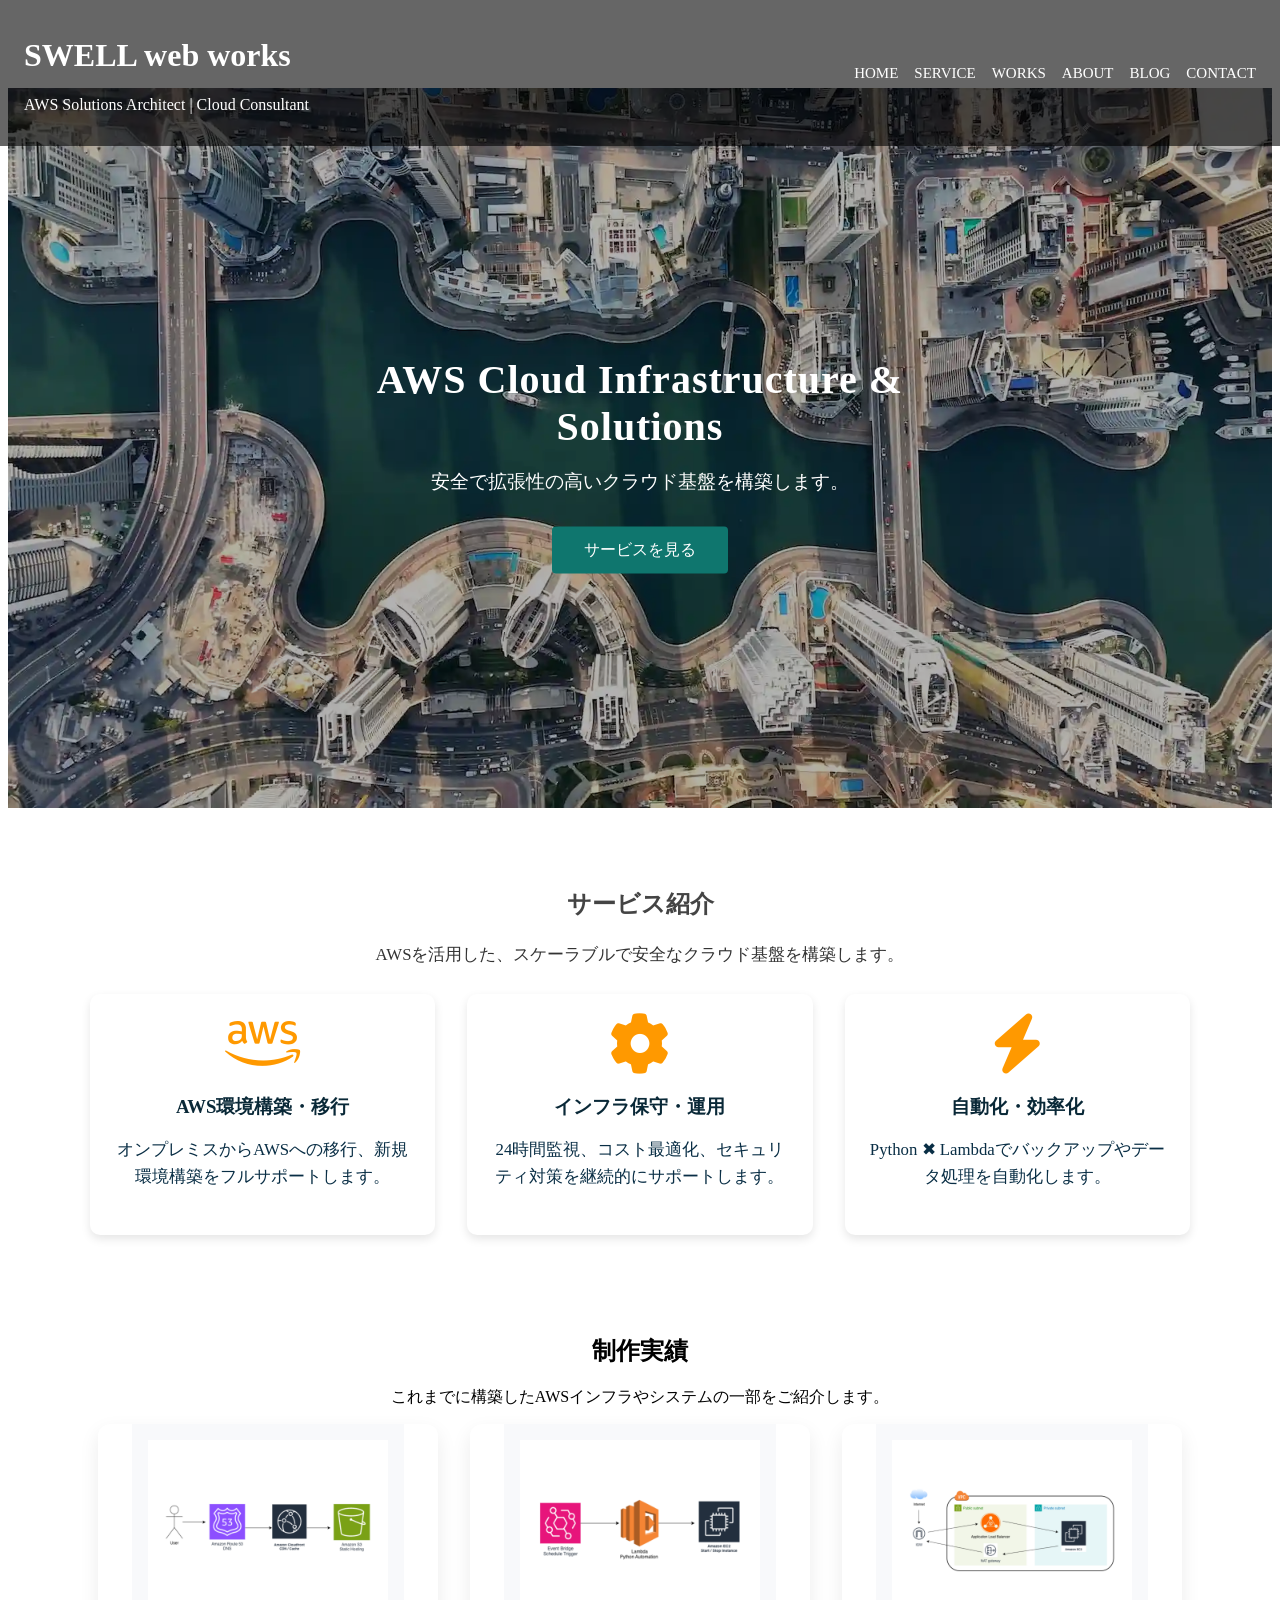
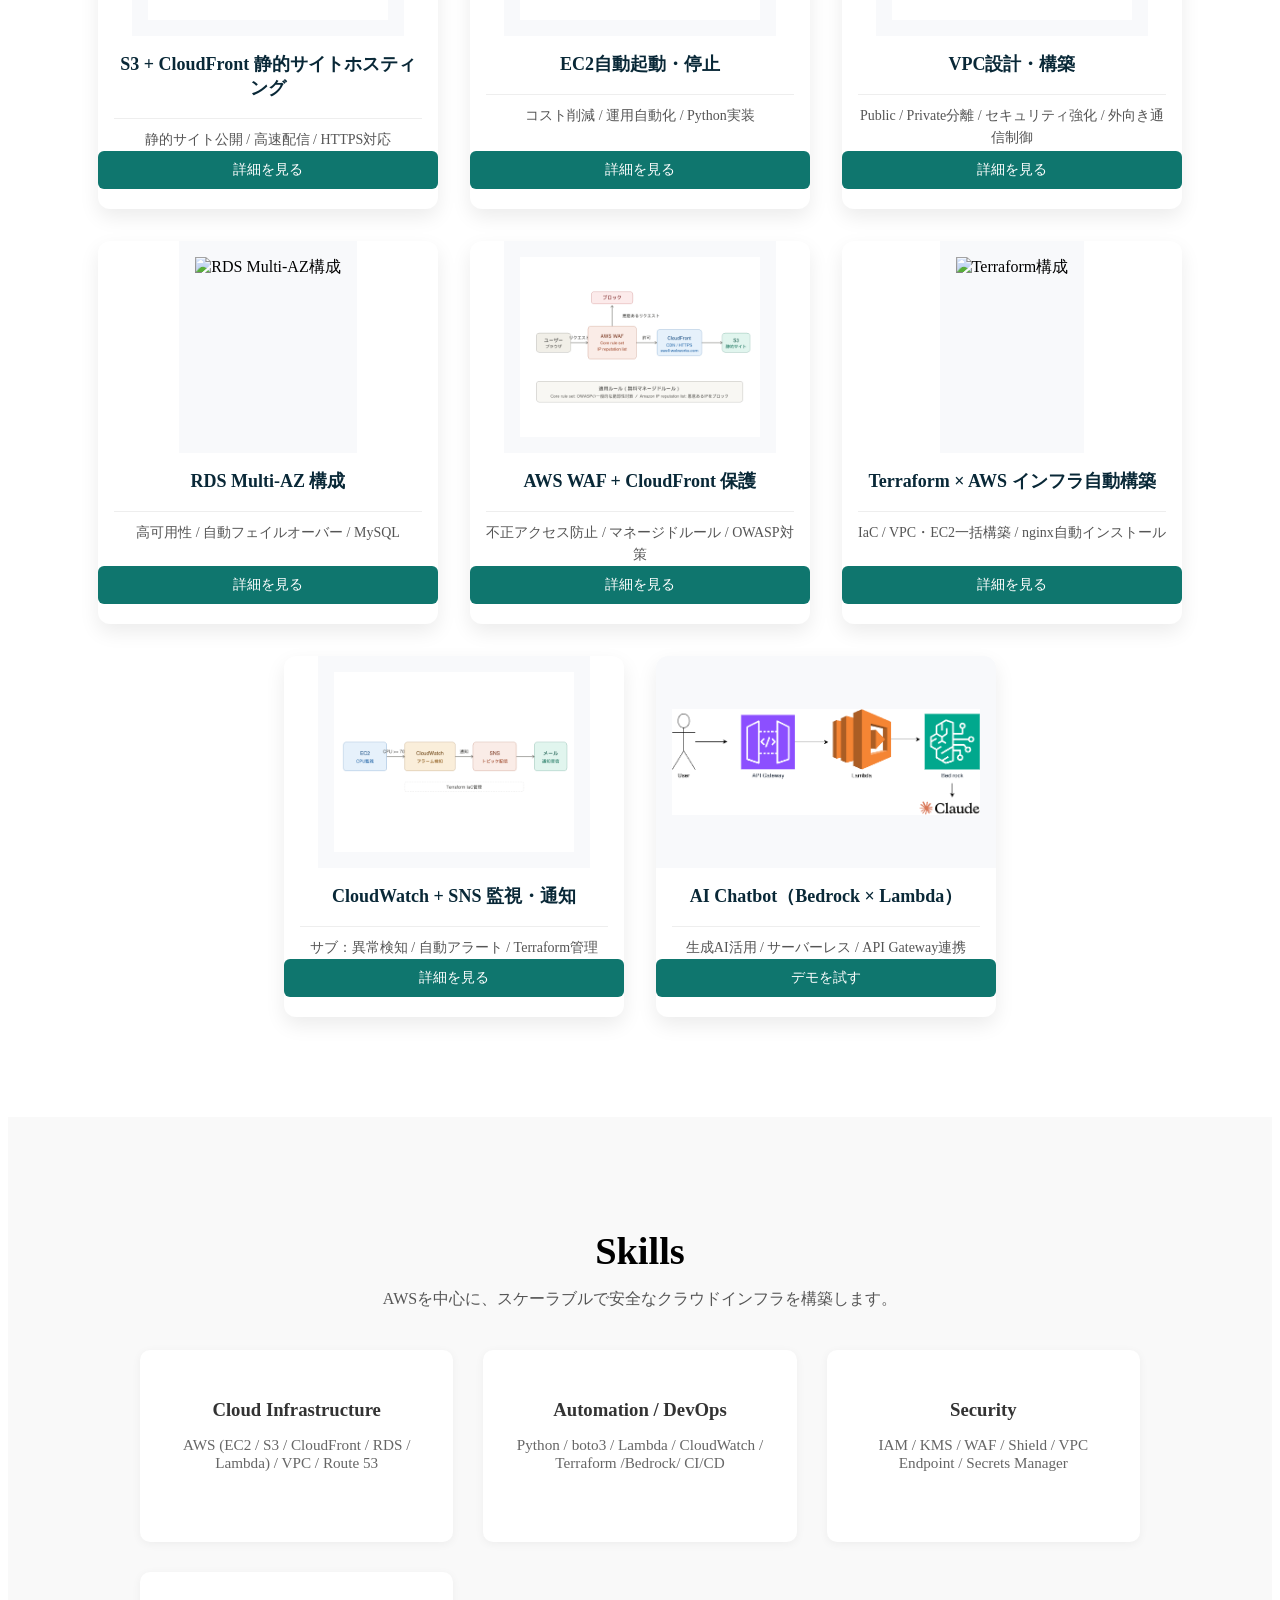
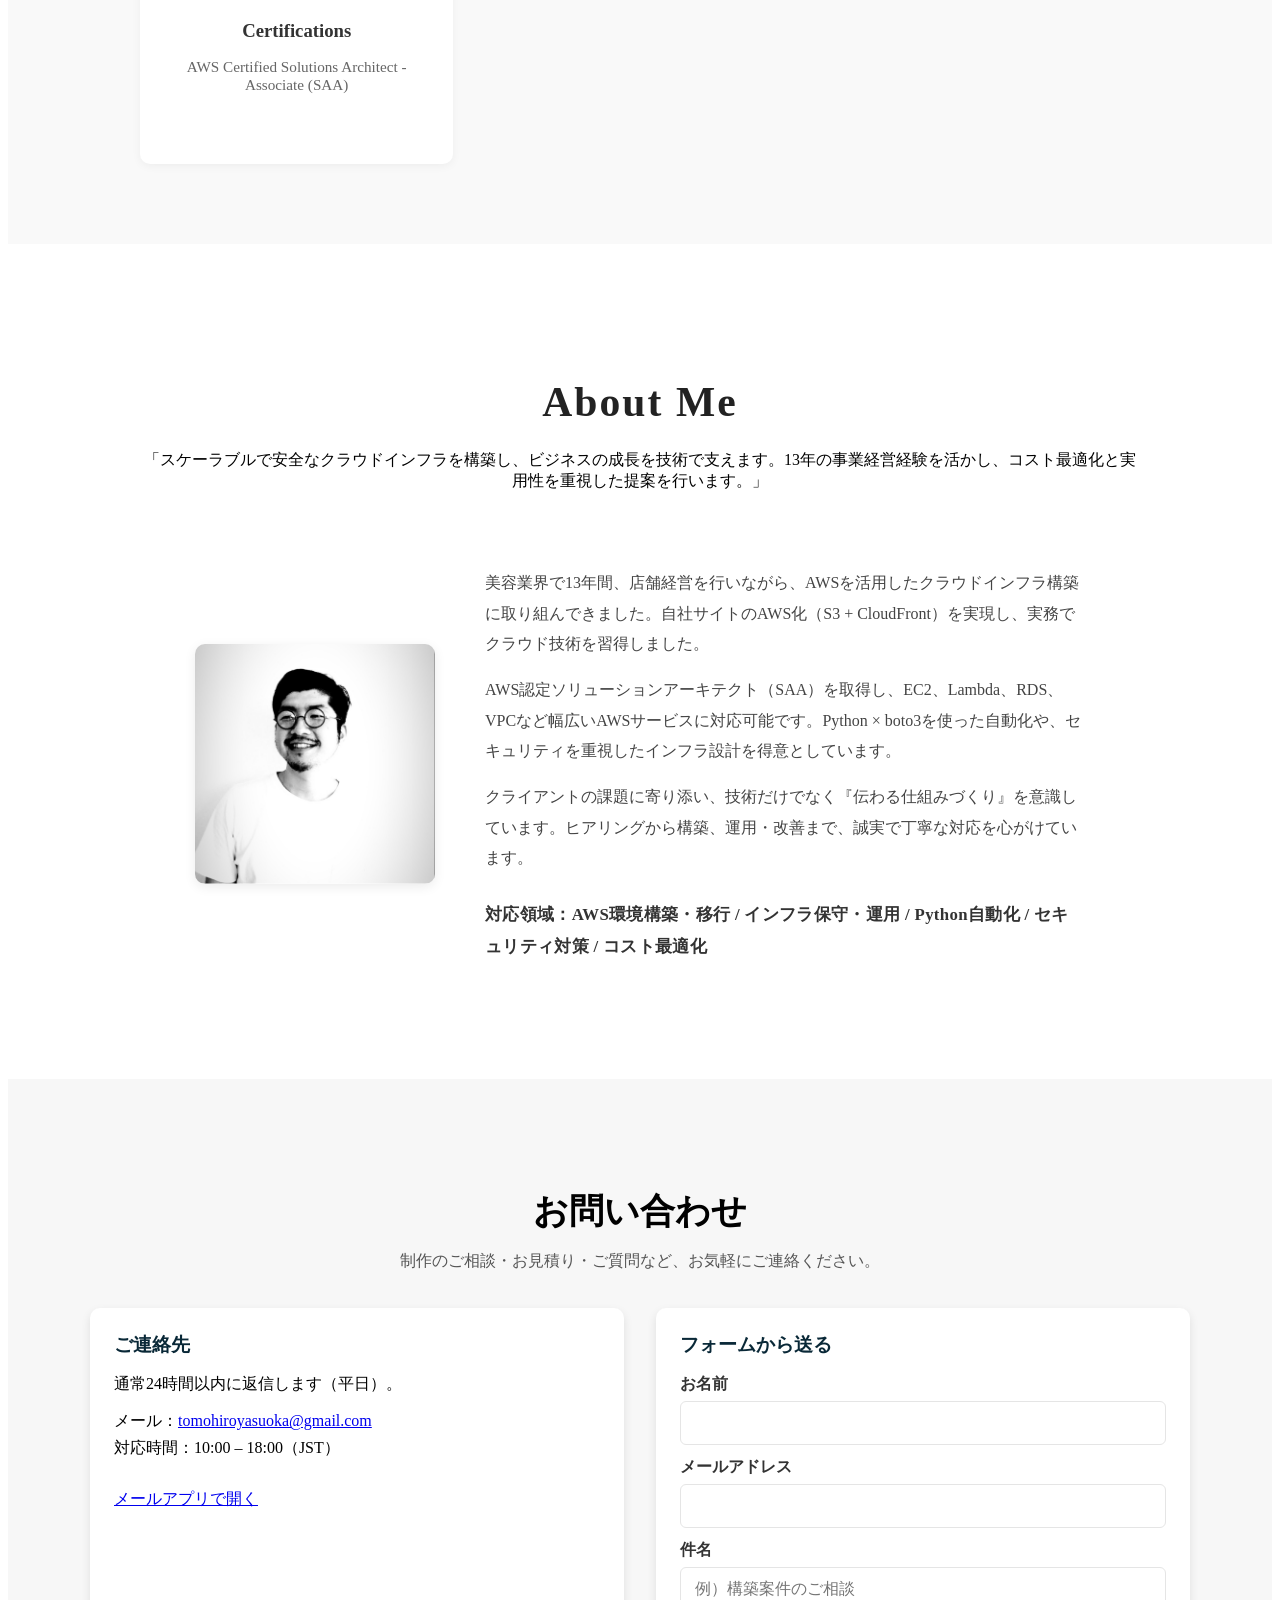
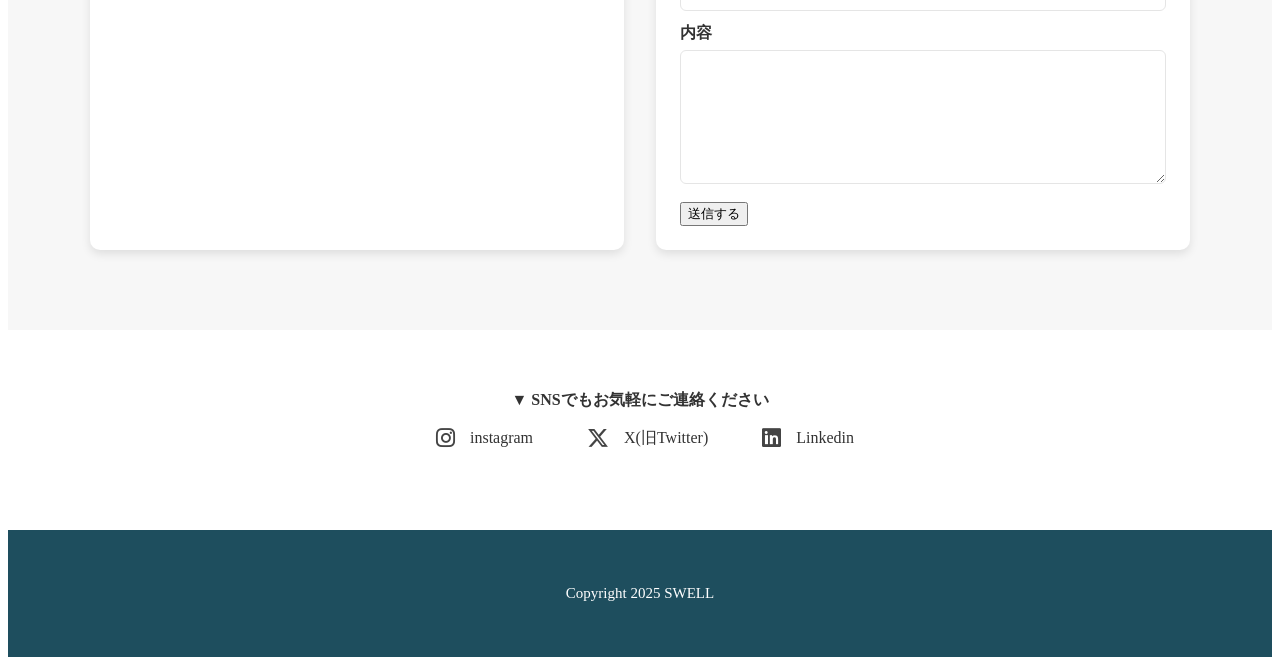
==== index.html @ 80d6ebd2 "Add Lambda function code" ====
<!DOCTYPE html>
<html lang="ja">
<head>
    <meta charset="UTF-8">
    <!-- Favicon settings -->
<!-- Favicons -->
<!-- ファビコン設定 -->
<link rel="icon" href="https://swell-webworks.com/favicon.ico">
<link rel="icon" type="image/png" sizes="32x32" href="https://swell-webworks.com/favicon.ico">
<link rel="icon" type="image/png" sizes="16x16" href="https://swell-webworks.com/favicon.ico">
<link rel="apple-touch-icon" href="https://swell-webworks.com/apple-touch-icon.png">
<link rel="manifest" href="/site.webmanifest">



    <meta name="viewport" content="width=device-width, initial-scale=1.0">
    <meta name="description" content="AWS Solutions Architect | クラウドインフラ構築・移行・運用保守をサポート。AWS認定資格保有。">
    <title>SWELL web works | AWS Solutions Architect</title>
    <link rel="stylesheet" href="style.css">
    <link href="https://fonts.googleapis.com/css2?family=Noto+Sans+JP:wght@100;300;400;700&display=swap" rel="stylesheet">
    <link rel="stylesheet" href="https://cdnjs.cloudflare.com/ajax/libs/font-awesome/6.5.0/css/all.min.css">
    <link rel="preload" as="image" href="./img/iStock-2149237537.jpg">
    <link rel="stylesheet" href="https://cdnjs.cloudflare.com/ajax/libs/font-awesome/6.5.1/css/all.min.css">

<style>
.service-item i {
  font-size: 60px;
  color: #FF9900;
  margin-bottom: 20px;
  display: block;
}
</style>
</head>
<body>
    <header>
      
        <div class="site-title">
            <h1>SWELL web works</h1>
<p>AWS Solutions Architect | Cloud Consultant</p></div>

<button class="menu-btn" id="menu-btn">
<span></span>
<span></span>
<span></span>
</button>

<nav>
<ul>
<li><a href="#fv">HOME</a></li>
<li><a href="#service">SERVICE</a></li>
<li><a href="#work">WORKS</a></li>
<li><a href="#about">ABOUT</a></li>
<li><a href="#blog">BLOG</a></li>
<li><a href="#contact">CONTACT</a></li>
</ul>
</nav>
</header>

<section  id="fv" class="fv">
    <img src="./img/iStock-2149237537 .webp" alt="Dubai View">
    <div class="fv-text">
        <h1>AWS Cloud Infrastructure & Solutions</h1>
        <p>安全で拡張性の高いクラウド基盤を構築します。</p>
        <a href="#service"  class="btn">サービスを見る</a>
    </div>
</section>

<section  id="service" class="services">
<h2>サービス紹介</h2>
<p>AWSを活用した、スケーラブルで安全なクラウド基盤を構築します。</p>

<div class="service-list">
<div class="service-item">
    <i class="fa-brands fa-aws"></i>
    
    <h3>AWS環境構築・移行</h3>
    <p>オンプレミスからAWSへの移行、新規環境構築をフルサポートします。</p>
</div>
<div class="service-item">
    <i class="fa-solid fa-gear"></i>
    <h3>インフラ保守・運用</h3>
    <p>24時間監視、コスト最適化、セキュリティ対策を継続的にサポートします。</p>
</div>
<div class="service-item">
    <i class="fa-solid fa-bolt"></i>
    <h3>自動化・効率化</h3>
    <p>Python ✖︎ Lambdaでバックアップやデータ処理を自動化します。</p>
</div>
</div>
</section>

<section  id="work" class="works">
<h2>制作実績</h2>
<p>これまでに構築したAWSインフラやシステムの一部をご紹介します。</p>

<div class="works-list">

<div class="work-item">
<img src="img/aws-s3-cloudfront2.png" alt="S3 + CloudFront 静的サイトホスティング">
<h3>S3 + CloudFront 静的サイトホスティング</h3>
<p>静的サイト公開 / 高速配信 / HTTPS対応</p>
<a href="https://github.com/yasutomo7974/aws-s3-cloudfront-static-site" target="_blank" class="btn-demo">詳細を見る</a>

</div>

<div class="work-item">
<img src="img/aws-lambda-eventbridge.png" alt="EC2自動起動・停止">
<h3>EC2自動起動・停止</h3>
<p>コスト削減 / 運用自動化 / Python実装</p>
<a href="https://github.com/yasutomo7974/aws-ec2-auto-start-stop" target="_blank" class="btn-demo">詳細を見る</a>

</div>

<div class="work-item">
<img src="img/aws-vpc-igw-natgw2.png" alt="VPC構成">
<h3>VPC設計・構築</h3>
<p>Public / Private分離 / セキュリティ強化 / 外向き通信制御</p>
<a href="https://github.com/yasutomo7974/aws-vpc-design" target="_blank" class="btn-demo">詳細を見る</a>


</div>
<div class="work-item">
  <img src="img/aws-rds.png" alt="RDS Multi-AZ構成">
  <h3>RDS Multi-AZ 構成</h3>
  <p>高可用性 / 自動フェイルオーバー / MySQL</p>
  <a href="https://github.com/yasutomo7974/aws-rds-multi-az" target="_blank" class="btn-demo">詳細を見る</a>
</div>

<div class="work-item">
  <img src="img/aws-waf.png" alt="WAF構成">
  <h3>AWS WAF + CloudFront 保護</h3>
  <p>不正アクセス防止 / マネージドルール / OWASP対策</p>
  <a href="https://github.com/yasutomo7974/aws-waf-cloudfront" target="_blank" class="btn-demo">詳細を見る</a>
</div>

<div class="work-item">
  <img src="img/aws-terraform-vpc.png" alt="Terraform構成">
  <h3>Terraform × AWS インフラ自動構築</h3>
  <p>IaC / VPC・EC2一括構築 / nginx自動インストール</p>
  <a href="https://github.com/yasutomo7974/aws-terraform-vpc-ec2" target="_blank" class="btn-demo">詳細を見る</a>
</div>

<div class="work-item">
  <img src="img/aws-cloudwatch-alert.png" alt="CloudWatch構成">
  <h3>CloudWatch + SNS 監視・通知</h3>
  <p>サブ：異常検知 / 自動アラート / Terraform管理</p>
  <a href="https://github.com/yasutomo7974/aws-cloudwatch-sns" target="_blank" class="btn-demo">詳細を見る</a>
</div>

<div class="work-item">
  <img src="img/aws-bedrock-chatbot.png" alt="AI Chatbot構成">
  <h3>AI Chatbot（Bedrock × Lambda）</h3>
  <p>生成AI活用 / サーバーレス / API Gateway連携</p>
  <a href="chatbot.html" target="_blank" class="btn-demo">デモを試す</a>
</div>
</section>



<section class="skills" id="skills">
<h2>Skills</h2>
<p>AWSを中心に、スケーラブルで安全なクラウドインフラを構築します。</p>

<div class="skills-grid">
<div class="skill-item">
<h3>Cloud Infrastructure
</h3>
<p>
AWS (EC2 / S3 / CloudFront / RDS / Lambda) / VPC / Route 53</p>
</div>

<div class="skill-item">
<h3>Automation / DevOps</h3>
<p>Python / boto3 / Lambda / CloudWatch / Terraform /Bedrock/ CI/CD</p>
</div>

<div class="skill-item">
<h3>Security</h3>
<p>IAM / KMS / WAF / Shield / VPC Endpoint / Secrets Manager</p>
</div>

<div class="skill-item">
<h3>Certifications</h3>
<p>AWS Certified Solutions Architect - Associate (SAA)</p>
</div>
</div>
</section>

<section  id="about" class="about" >
<h2>About Me</h2>
<p>「スケーラブルで安全なクラウドインフラを構築し、ビジネスの成長を技術で支えます。13年の事業経営経験を活かし、コスト最適化と実用性を重視した提案を行います。」</p>

<div class="about-container">
<!-- 左側：写真 -->
<div class="about-image">
<img src="./img/yasu.png" alt="安岡トモヒロの写真">
</div>

<!-- 右側：テキスト -->
<div class="about-text">
<p>美容業界で13年間、店舗経営を行いながら、AWSを活用したクラウドインフラ構築に取り組んできました。自社サイトのAWS化（S3 + CloudFront）を実現し、実務でクラウド技術を習得しました。</p>

<p>AWS認定ソリューションアーキテクト（SAA）を取得し、EC2、Lambda、RDS、VPCなど幅広いAWSサービスに対応可能です。Python × boto3を使った自動化や、セキュリティを重視したインフラ設計を得意としています。</p>

<p>クライアントの課題に寄り添い、技術だけでなく『伝わる仕組みづくり』を意識しています。ヒアリングから構築、運用・改善まで、誠実で丁寧な対応を心がけています。</p>

<p class="about-skill">対応領域：AWS環境構築・移行 / インフラ保守・運用 / Python自動化 / セキュリティ対策 / コスト最適化</p>
</div>
</div>
</section>



<section id="contact" class="contact">
<h2>お問い合わせ</h2>
<p class="contact-lead">
制作のご相談・お見積り・ご質問など、お気軽にご連絡ください。
</p>

<div class="contact-inner">
<!-- 左：案内カード -->
<div class="contact-card">
<h3>ご連絡先</h3>
<p>通常24時間以内に返信します（平日）。</p>
<ul class="contact-list">
<li>メール：<a href="tomohiroyasuoka@gmail.com">tomohiroyasuoka@gmail.com</a></li>
<li>対応時間：10:00 – 18:00（JST）</li>
</ul>
<!-- メールクライアントで開く簡易ボタン -->
<a class="btn" href="mailto:tomohiroyasuoka@gmail.com?subject=%E3%81%8A%E5%95%8F%E3%81%84%E5%90%88%E3%82%8F%E3%81%9B%E3%81%AB%E3%81%A4%E3%81%84%E3%81%A6">
メールアプリで開く
</a>
</div>

<!-- 右：問い合わせフォーム（Formspree） -->
<form class="contact-card contact-form"
action="https://formspree.io/f/xxxxxxxx" 
method="POST">
<h3>フォームから送る</h3>

<label for="c-name">お名前</label>
<input id="c-name" name="name" type="text" required>

<label for="c-email">メールアドレス</label>
<input id="c-email" name="email" type="email" required>

<label for="c-subject">件名</label>
<input id="c-subject" name="subject" type="text" placeholder="例）構築案件のご相談">

<label for="c-message">内容</label>
<textarea id="c-message" name="message" rows="6" required></textarea>

<input type="hidden" name="page" value="portfolio-contact">

<button type="submit" class="btn">送信する</button>
</form>
</div>
</section>

<div class="sns-links">
<p>▼ SNSでもお気軽にご連絡ください</p>
<ul>
<li><a href="https://www.instagram.com/yasu.tomo__0529" target="_blank">
   <i class="fa-brands fa-instagram"></i> instagram</a></li>
<li><a href="https://x.com/yasuloglife" target="_blank">
    <i class="fa-brands fa-x-twitter"></i> X(旧Twitter)</a></li>
<li><a href="https://www.linkedin.com/in/yasutomo7974/" target="_blank">
     <i class="fa-brands fa-linkedin"></i> Linkedin</a></li>
</ul>
</div>


<footer class="footer">

<p>Copyright 2025 SWELL</p>
</footer>

<script src="./js/script.js?v=2"></script>



</body>
</html>
---- style.css ----
body{
padding-top: 80px; /* ヘッダー分の余白（PC） */
}

/* 既存の header{} を上書き */
header{
position: fixed;
top: 0; left: 0;
width: 100%;
z-index: 1000;
background: rgba(0,0,0,.6); /* 半透明の黒 */
color: #fff; /* ヘッダー内のデフォ文字色を白に */
display: flex;
align-items: center;
justify-content: space-between;
padding: 16px 24px;
box-sizing: border-box;
}

/* タイトルは白でコントラスト確保 */
.site-title h1,
.site-title p{
color:#fff;
}

/* ナビ：折り返し可／右寄せ */
nav ul{
list-style: none;
display: flex;
flex-wrap: wrap; /* 幅が足りない時に改行 */
gap: 16px;
margin: 0;
padding: 0;
justify-content: flex-end;
}

/* ナビリンク（通常） */
nav ul li a{
color:#fff; /* 白字（背景が暗いので） */
position: relative;
display: flex;
flex-direction: column;
align-items: center;
text-decoration: none;
font-size: 15px;
line-height: 1.2;
transition: color .3s ease;
}

/* 下の英語テキスト（サブ） */
nav ul li a span{
font-size: 12px;
color: #cccccc; /* 既存より少し明るく */
margin-top: 4px;
font-weight: 600;
letter-spacing: .08em;
text-align: center;
}

/* ホバー時 */
nav ul li a:hover{
color:#fff;
}
nav ul li a:hover span{
color:#fff;
}

/* 下線アニメ（背景が暗いので白線） */
nav ul li a::after{
content:"";
position:absolute;
left:0;
bottom:-6px;
height:2px;
width:0;
background:#fff;
transition: width .3s ease;
}
nav ul li a:hover::after{
width:100%;
}

/* アンカーで飛んだ時に見出しが隠れない */
section{ scroll-margin-top: 100px; }
html{ scroll-behavior: smooth; }

/* ===== レスポンシブ（幅980px以下） ===== */
@media (max-width: 980px){
body{ padding-top: 64px; } /* モバイルはヘッダー低め */
header{ padding: 12px 16px; }
.site-title h1{ font-size: 18px; letter-spacing: 2px; }
nav ul{ gap: 12px; }
nav ul li a{ font-size: 14px; }
nav ul li a span{ font-size: 11px; }
}

/* 極端に狭い時は英語サブを隠して崩れ防止（任意） */
@media (max-width: 420px){
nav ul li a span{ display:none; }
}

  .fv {
position: relative;
width: 100%;
height: 80vh; /* 画面の9割を占める高さ */
overflow: hidden;
}
@media (max-width:768px) 
 {
    .fv{
        height: 60vh;
    }
    .fv-text h1{
       
  font-family: 'Roboto', Arial, sans-serif;
  font-weight: 700;
  font-size: 48px;
  color: #FFFFFF;  /* 白 */
  text-shadow: 0 2px 4px rgba(0,0,0,0.3);  /* 影で読みやすく */
  letter-spacing: 1px;  /* 文字間隔 */
}
    }
    .fv-text p{
        font-size: 1rem;
    }
   


/* 背景画像設定 */
.fv img {
width: 100%;
height: 100%;
object-fit: cover; /* 画像を切り抜いて全体にフィット */
filter: brightness(70%); /* 少し暗くしてテキストを見やすく */
}

/* テキストボックス */
.fv-text {
position: absolute;
top: 50%;
left: 50%;
transform: translate(-50%, -50%);
color: #fff;
text-align: center;
}

/* 見出し・説明文 */
.fv-text h1 {
font-size: 2.5rem;
letter-spacing: 1px;
margin-bottom: 1rem;
}

.fv-text p {
font-size: 1.2rem;
margin-bottom: 2rem;
}

/* ボタン */
.fv-text .btn {
display: inline-block;
background: #0F766E;
color: #fff;
padding: 0.8rem 2rem;
border-radius: 4px;
text-decoration: none;
transition: all  0.3s ease;
}

.fv-text .btn:hover {
background: #005f6a;
transform: translateY(-2px);
box-shadow: 0 4px 12px rgba(0, 0, 0, 0.25);
}
.services{
max-width: 1100px;
margin: 80px auto 60px;
margin-bottom: 60px;
color: #444;
text-align: center;

}

.service-item img {
    
    width: 80px;
    height: auto;
    margin-bottom: 10px;
}

.service-item svg{
    fill:#1e4e5e ;
}

.services p{
    margin-bottom: 24px;
    color: #333;
    font-size: 1.05rem;
    line-height: 1.8;
}

.service-list{
display: flex;
gap: 32px;
justify-content: center;
flex-wrap: wrap;
}

.service-item{
    flex: 1 ;
    min-width: 280px;
    text-align: center;
    padding: 20px;
    border-radius: 10px;
    background: #fff;
    box-shadow: 0 4px 10px rgba(0,0,0,0.1);
    box-sizing: border-box;
}
.service-item h3{
    color: #092837;
    text-align: center;
    margin-bottom: 10px;
}
.service-item p{
    color: #092e45;
    line-height: 1.6;
    text-align: center;
}
.service-item:hover {
transform: translateY(-5px);
box-shadow: 0 8px 20px rgba(0, 0, 0, 0.15);
transition: all 0.3s ease;
}


.works {
max-width: 1100px;
margin: 100px auto;
text-align: center;
padding: 0 40px;
}

.works-list {
display: flex;
flex-wrap: wrap;
justify-content: center;
gap: 32px;
}

.work-item {
flex: 0 1 340px;
min-width: 300px;
max-width: 340px;
background: #fff;
border-radius: 12px;
box-shadow: 0 8px 20px rgba(0,0,0,0.08);
overflow: hidden;
transition: all 0.3s ease;
padding-bottom: 20px;
display: flex;
flex-direction: column;
}

.work-item:hover {
transform: translateY(-8px);
box-shadow: 0 12px 30px rgba(0,0,0,0.12);
}

.work-item img {
width: auto;
max-width:  calc(100% - 32px);
height: 180px;
object-fit: contain;
background: #f8f9fb;
padding: 16px;
display: block;
margin: 0 auto;
}

.work-item h3 {
    font-size: 18px;
    font-weight: 600;
color: #092837;
margin: 16px 16px 8px;
}

.work-item p {
color: #555;
font-size: 14px;
margin: 0 16px;
line-height: 1.6;
border-top: 1px solid #eee;
padding-top: 10px;
margin-top: 10px;
}

.btn-demo {
display: inline-block;
background: #0F766E;
color: #fff;
padding: 0.6rem 1rem;
border-radius: 6px;
text-decoration: none;
font-size: 14px;
transition: 0.3s ;
margin-top: auto;
padding-top: 10px;

}

.btn-demo:hover {
background: #095a51;
}



.pw {
display: block;
font-size: 13px;
color: #666;
margin-top: 6px;
}

.skills {
padding: 80px 20px;
background-color: #f9f9f9;
text-align: center;
}

.skills h2 {
font-size: 2.4rem;
margin-bottom: 10px;
}

.skills p {
color: #555;
margin-bottom: 40px;
}

.skills-grid {
display: grid;
grid-template-columns: repeat(auto-fit, minmax(250px, 1fr));
gap: 30px;
max-width: 1000px;
margin: 0 auto;
}

.skill-item {
background: white;
border-radius: 10px;
box-shadow: 0 2px 10px rgba(0,0,0,0.05);
padding: 30px;
transition: transform 0.2s ease;
}

.skill-item:hover {
transform: translateY(-5px);
}

.skill-item h3 {
color: #333;
margin-bottom: 10px;
}

.skill-item p {
color: #666;
font-size: 0.95rem;
}

.about {
padding: 100px 20px;
max-width: 1000px;
margin: 0 auto;
text-align: center;
}

.about h2{
    font-size: 2.4rem;
    font-weight: 700;
    margin-bottom: 30px;
    letter-spacing: 0.05em;
    color: #222;
}

@media (max-width:768px){
    .about h2{
        font-size: 2rem;
    }
    
}

.about-container {
display: flex;
align-items: center; /* ← 写真とテキストの縦位置を中央に */
justify-content: center;
gap: 50px;
margin-top: 60px;
flex-wrap: wrap;
text-align: left;
}

.about-image img {
width: 240px;
height: 240px;
border-radius: 10px;
object-fit: cover;
box-shadow: 0 3px 12px rgba(0, 0, 0, 0.08); /* ← ほんのり影 */
transition: transform 0.3s ease, box-shadow 0.3s ease;
}

.about-image img:hover {
transform: scale(1.03);
box-shadow: 0 6px 18px rgba(0, 0, 0, 0.12);
}

.about-text {
flex: 1;
min-width: 300px;
line-height: 1.9;
color: #444;
max-width: 600px; /* ← テキストが広がりすぎないように */
font-size: 1rem;
}

.about-skill {
margin-top: 25px;
font-weight: 600;
color: #333;
font-size: 1.05rem;
letter-spacing: 0.02em;
}

.about h2 {
font-size: 2.6rem;
font-weight: 700;
letter-spacing: 0.05em;
margin-bottom: 1.5rem;
color: #222;
text-align: center;
}




.blog-section{
background-color: #faf7f7;
padding: 60px 20px;
text-align: center;

}

.blog-section h2{
font-size: 28px;
margin-bottom: 40px;
color: #1e4e5e;
}

.blog-list{
    display: flex;
    gap: 20px;
    justify-content: center;
    flex-wrap: wrap;
}

.blog-item{
    background: #fff;
    border-radius: 10px;
    box-shadow: 0 4px 10px rgba(0,0,0,0.1);
    width: 300px;
    padding: 20px;
    text-align: left;
}

.blog-item img{
    width: 100%;
    border-radius: 8px;
    margin-bottom: 15px;

}

.blog-item h3{
    font-size: 20px;
    margin-bottom: 10px;
    color: #1e4e5e;

}

.blog-item p{
    font-size: 14px;
    margin-bottom: 15px;
    color:#1e4e5e;
}

.blog-item a{
    display: inline-block;
    margin-top: 10px;
    color:#1e4e5e;
    font-weight: bold;
    text-decoration: none;

}

.contact {
padding: 80px 20px;
background: #f7f7f7;
}

.contact h2 {
text-align: center;
font-size: 2.2rem;
margin-bottom: 12px;
}

.contact-lead {
text-align: center;
color: #555;
margin-bottom: 36px;
}

.contact-inner {
max-width: 1100px;
margin: 0 auto;
display: flex;
gap: 32px;
align-items: stretch;
flex-wrap: wrap;
}

.contact-card {
flex: 1;
min-width: 300px;
background: #fff;
border-radius: 10px;
box-shadow: 0 4px 10px rgba(0,0,0,.1);
padding: 24px;
box-sizing: border-box;
}

.contact-card h3 {
margin-top: 0;
margin-bottom: 16px;
color: #092837; /* 既存の見出し色に寄せる */
}

.contact-list {
list-style: none;
padding: 0;
margin: 0 0 16px;
}

.contact-list li + li { margin-top: 6px; }

.contact-form label {
display: block;
font-weight: 600;
margin: 12px 0 6px;
color: #333;
}

.contact-form input,
.contact-form textarea {
width: 100%;
padding: 12px 14px;
font-size: 16px;
border: 1px solid #e5e5e5;
border-radius: 6px;
box-sizing: border-box;
background: #fff;
}

.contact-form textarea { resize: vertical; }

.contact-form input:focus,
.contact-form textarea:focus {
outline: none;
border-color: #0F766E; /* 既存ボタン色に合わせたアクセント */
box-shadow: 0 0 0 3px rgba(15,118,110,.12);
}

/* ボタンは既存 .btn を流用。幅だけ調整（任意） */
.contact .btn {
display: inline-block;
margin-top: 14px;
}

.sns-links {
text-align: center;
margin: 60px 0 ;
}

.sns-links i{
margin: 0 10px;
font-size: 22px;
color: #444;
transition: color 0.3s ease;

}
.sns-links p {
font-weight: 600;
color: #333;
margin-bottom: 12px;
}

.sns-links ul {
list-style: none;
padding: 0;
display: flex;
justify-content: center;
gap: 24px;
flex-wrap: wrap;
}

.sns-links a {
display: inline-flex;
align-items: center;
gap: 5px;
color: #333;
margin: 0 10px;
text-decoration: none;
transition: color 0.3s ease;
}

.sns-links a:hover i{
color: #1da1f2;
}

.sns-links a::after {
content: "";
position: absolute;
width: 0%;
height: 1px;
bottom: -2px;
left: 0;
background-color: #1a73e8;
transition: width 0.3s ease;
}

.sns-links a:hover::after {
width: 100%;
}


.footer{
background-color: #1e4e5e;;
padding: 40px 0;
margin-top: 80px;

}
.footer ul{
    display: flex;
    justify-content: center ;
    gap: 0;
    list-style: none;
    padding: 0;
    margin: 10px 0;
}

.footer ul li a{
    color: #fff;
    text-decoration: none;
}

.footer ul li a:hover{
    text-decoration: underline;

}

.footer p{
    color:#fff;
    text-align: center;
    font-size: 15px;
}

html{
    scroll-behavior: smooth;
}




/* ===== スマホ最適化（768px以下） ===== */
@media screen and (max-width: 768px) {

/* ヘッダーを縦並びにして中央寄せ */
header {
flex-direction: column;
align-items: center;
padding: 12px;
background: rgba(0, 0, 0, 0.85);
}

.site-title {
text-align: center;
margin-bottom: 8px;
}

.site-title h1 {
font-size: 18px;
letter-spacing: 2px;
}

.site-title p {
font-size: 12px;
}

/* ナビを縦並びに変更 */
nav ul {
flex-direction: column;
align-items: center;
gap: 10px;
}

nav ul li a {
font-size: 14px;
color: #fff;
}

nav ul li span {
display: none; /* 英語サブテキストを非表示 */
}

/* ファーストビュー内テキスト調整 */
.fv-text h1 {
font-size: 1.6rem;
}

.fv-text p {
font-size: 0.9rem;
}

/* ヘッダー高さ分の余白 */
body {
padding-top: 140px;
}
}


.menu-btn {
display: none;
flex-direction: column;
justify-content: space-between;
width: 24px;
height: 18px;
background: transparent;
border: none;
cursor: pointer;
z-index: 1100;
}

.menu-btn span {
display: block;
height: 2px;
background: #fff;
border-radius: 2px;
transition: all 0.3s ease;
}

/* 開いた時のアニメーション */
.menu-btn.active span:nth-child(1) {
transform: translateY(8px) rotate(45deg);
}
.menu-btn.active span:nth-child(2) {
opacity: 0;
}
.menu-btn.active span:nth-child(3) {
transform: translateY(-8px) rotate(-45deg);
}

/* ===== スマホ用メニュー制御 ===== */
@media screen and (max-width: 768px) {
.menu-btn {
display: flex;
position: absolute;
top: 20px;
right: 20px;
}

nav {
display: none;
flex-direction: column;
align-items: center;
background: rgba(0, 0, 0, 0.9);
position: absolute;
top: 60px;
left: 0;
width: 100%;
padding: 20px 0;
z-index: 1000;
opacity: 0;
transform: translateY(-20px);
transition: all 0.4s ease;
}

nav.active {
display: flex;
opacity: 1;
transform: translateY(0);
}
}

.no-scroll {
overflow: hidden;
height: 100vh;
}
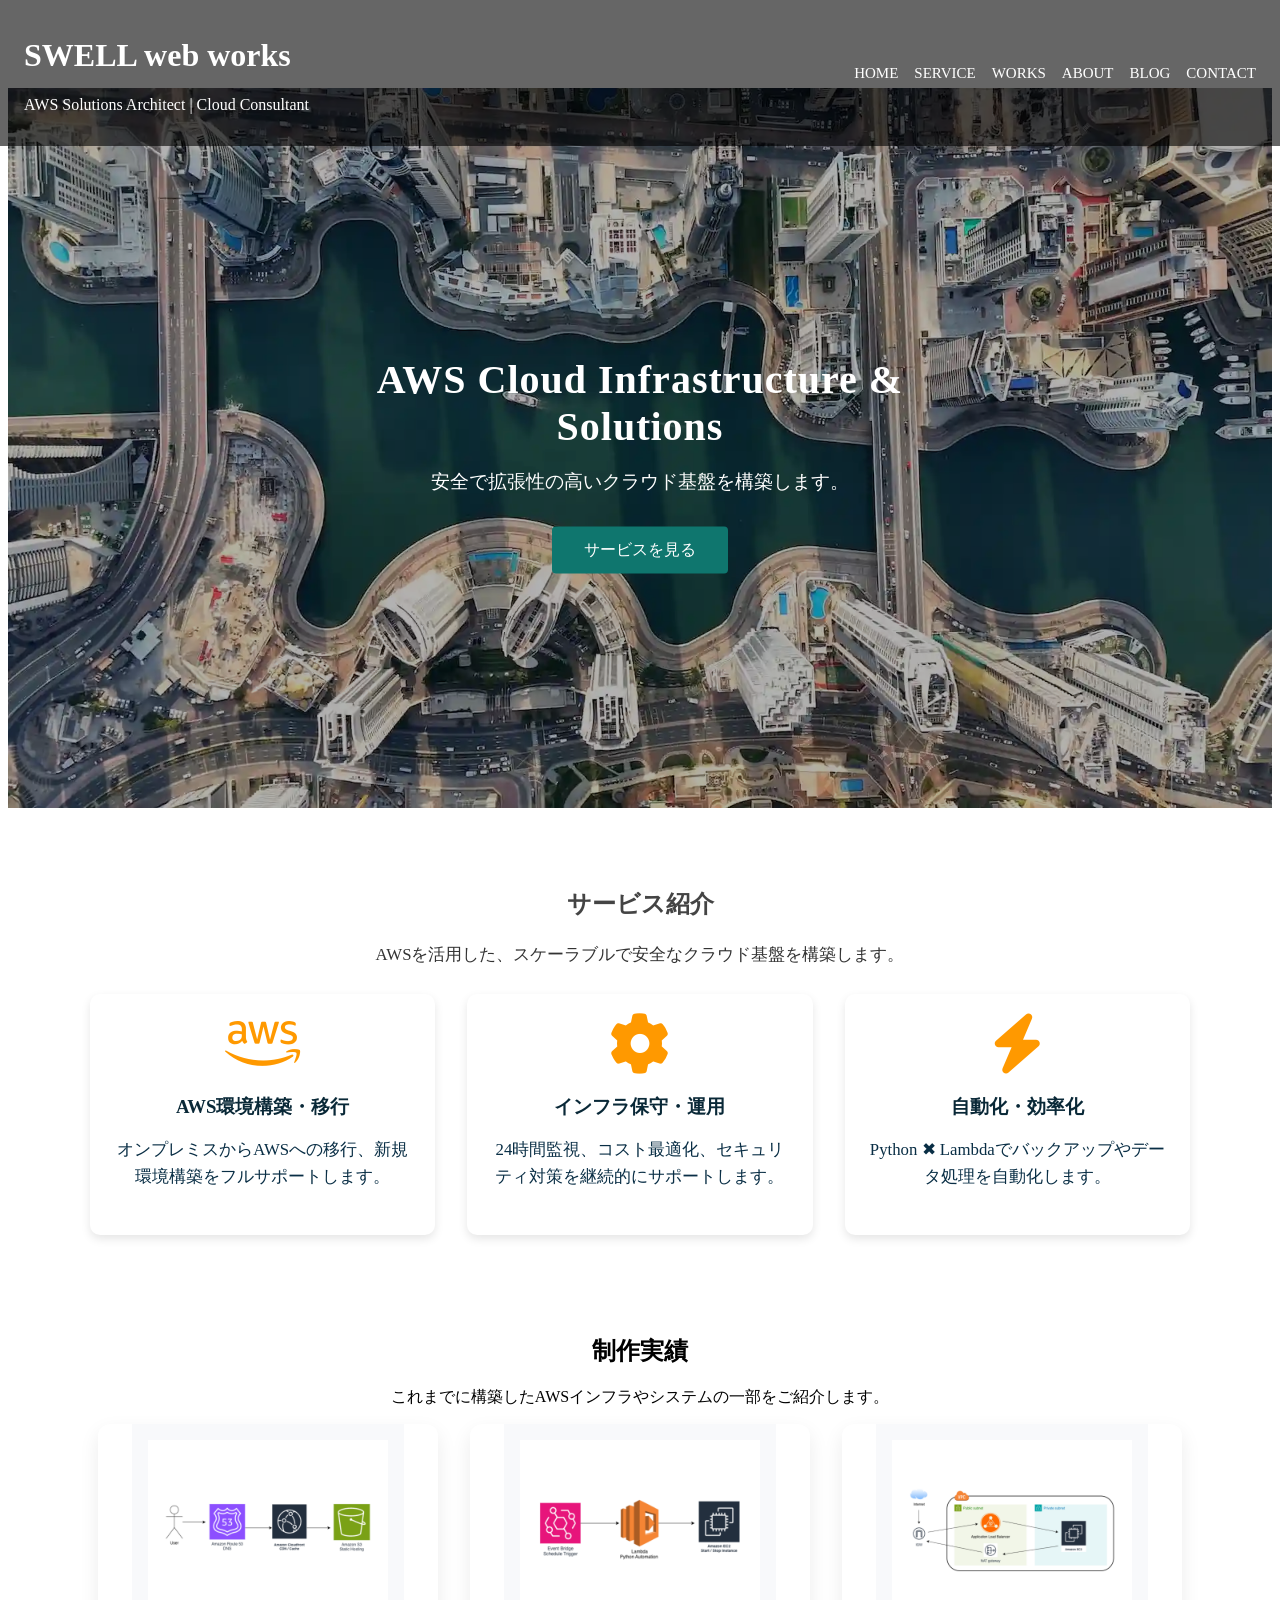
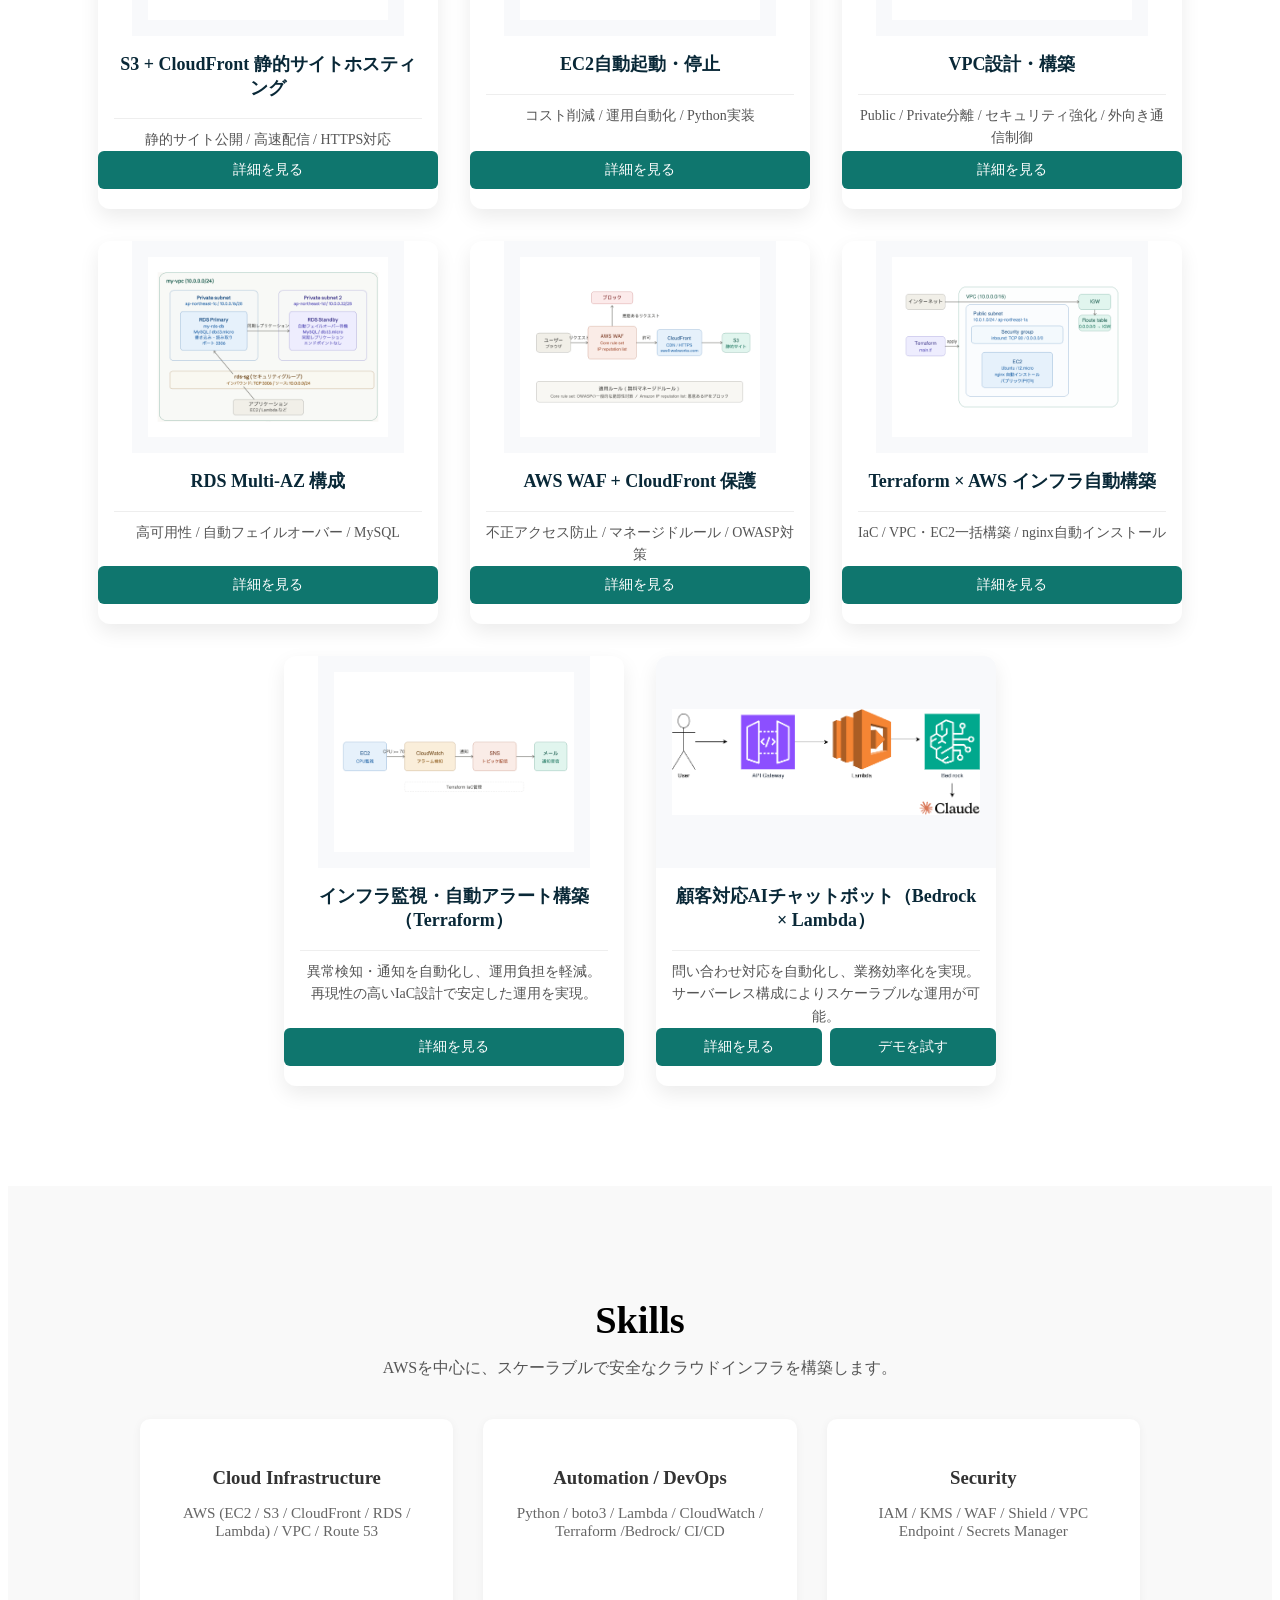
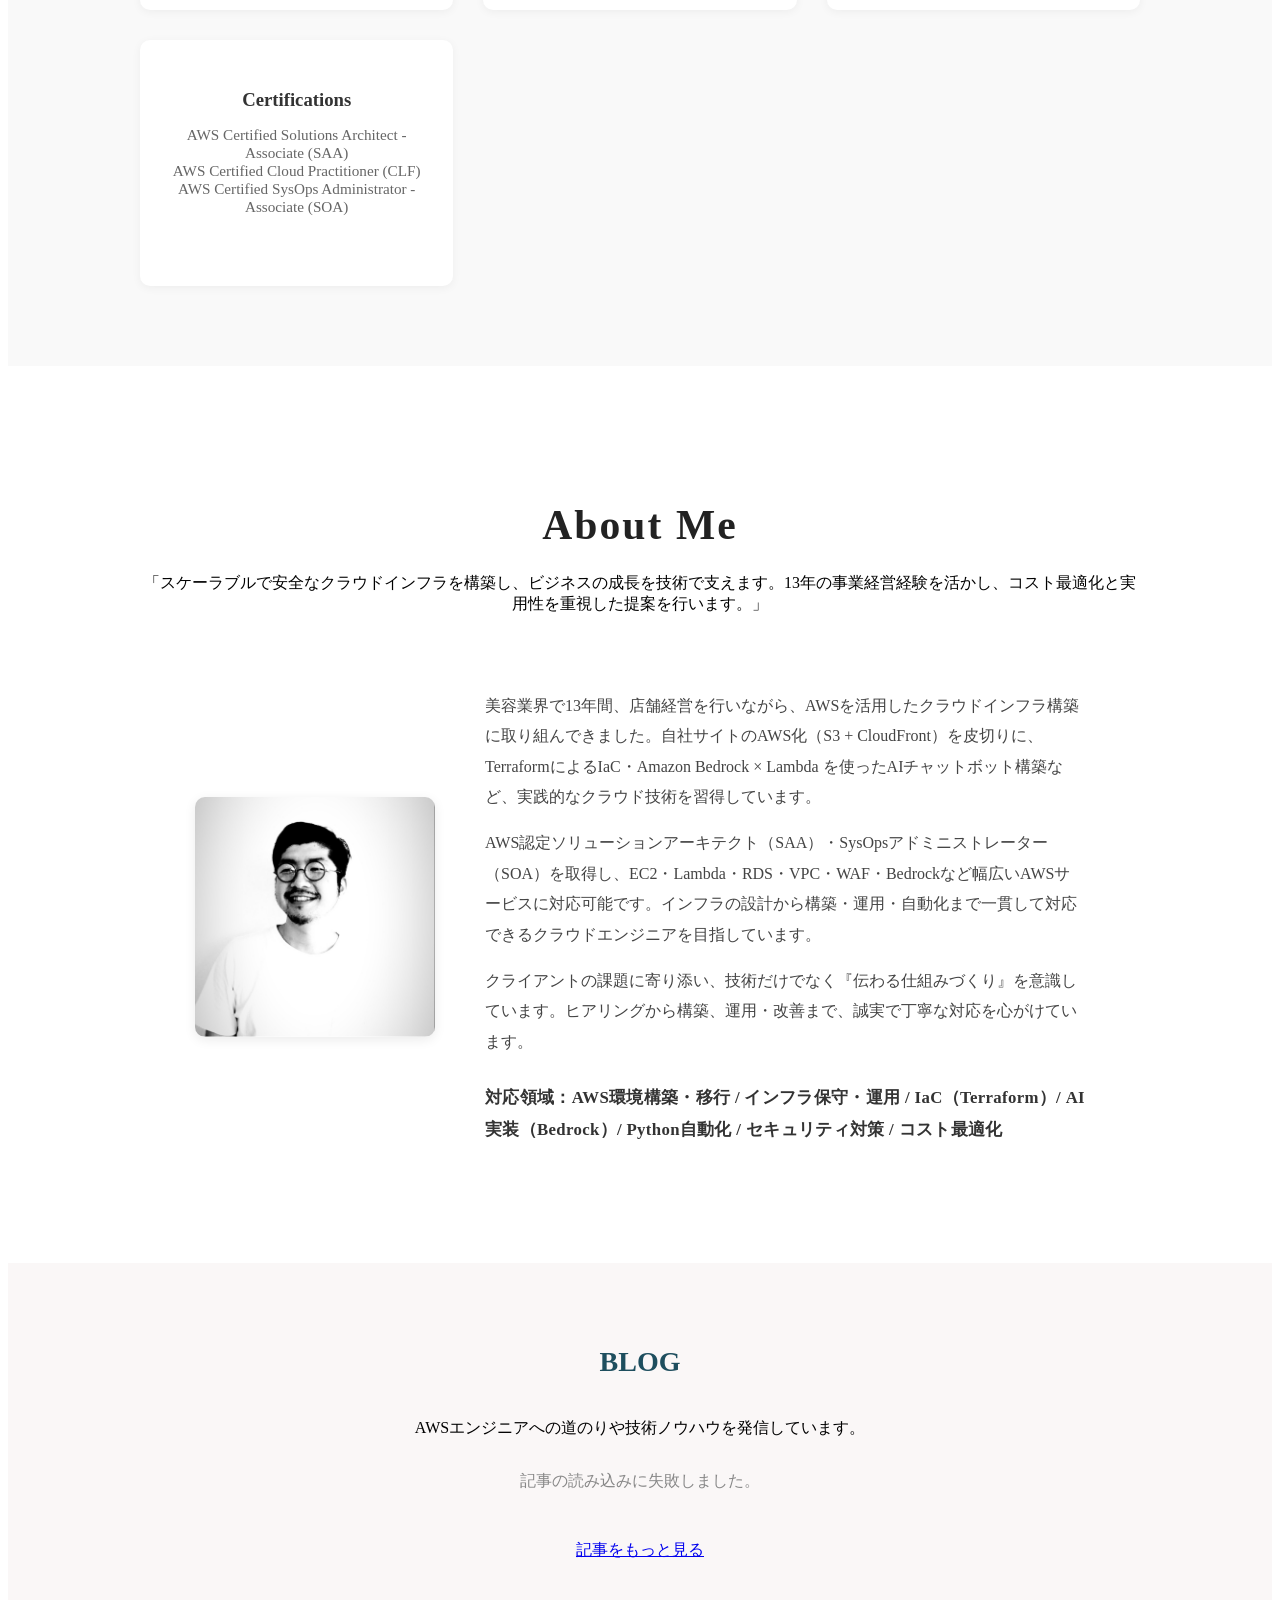
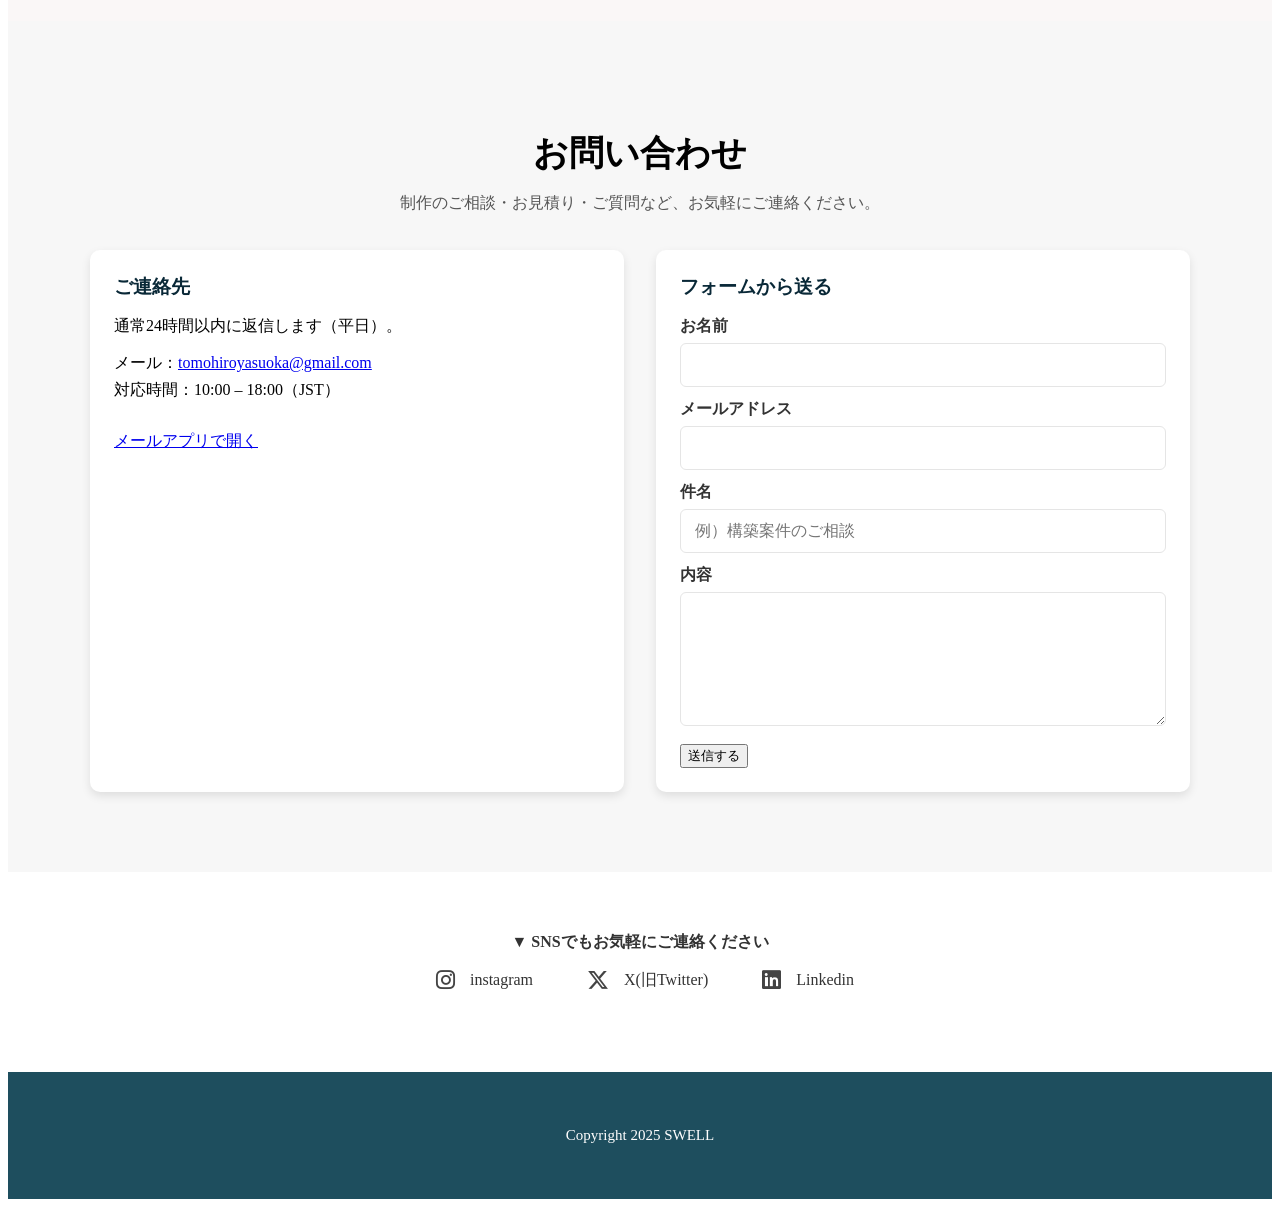
==== commit ca072413: "Improve work items, add certifications, and add blog section Add GitHub links to work items, add CLF" ====
--- a/index.html
+++ b/index.html
@@ -5,11 +5,11 @@
     <!-- Favicon settings -->
 <!-- Favicons -->
 <!-- ファビコン設定 -->
-<link rel="icon" href="https://swell-webworks.com/favicon.ico">
-<link rel="icon" type="image/png" sizes="32x32" href="https://swell-webworks.com/favicon.ico">
-<link rel="icon" type="image/png" sizes="16x16" href="https://swell-webworks.com/favicon.ico">
-<link rel="apple-touch-icon" href="https://swell-webworks.com/apple-touch-icon.png">
-<link rel="manifest" href="/site.webmanifest">
+<link rel="icon" href="img/favicon.ico">
+<link rel="icon" type="image/png" sizes="32x32" href="img/favicon.ico">
+<link rel="icon" type="image/png" sizes="16x16" href="img/favicon.ico">
+<link rel="apple-touch-icon" href="img/apple-touch-icon.png">
+<link rel="manifest" href="img/site.webmanifest">
 
 
 
@@ -142,16 +142,22 @@
 
 <div class="work-item">
   <img src="img/aws-cloudwatch-alert.png" alt="CloudWatch構成">
-  <h3>CloudWatch + SNS 監視・通知</h3>
-  <p>サブ：異常検知 / 自動アラート / Terraform管理</p>
+  <h3>インフラ監視・自動アラート構築（Terraform）</h3>
+  <p>異常検知・通知を自動化し、運用負担を軽減。
+再現性の高いIaC設計で安定した運用を実現。</p>
   <a href="https://github.com/yasutomo7974/aws-cloudwatch-sns" target="_blank" class="btn-demo">詳細を見る</a>
 </div>
 
+
 <div class="work-item">
   <img src="img/aws-bedrock-chatbot.png" alt="AI Chatbot構成">
-  <h3>AI Chatbot（Bedrock × Lambda）</h3>
-  <p>生成AI活用 / サーバーレス / API Gateway連携</p>
-  <a href="chatbot.html" target="_blank" class="btn-demo">デモを試す</a>
+  <h3>顧客対応AIチャットボット（Bedrock × Lambda）</h3>
+  <p>問い合わせ対応を自動化し、業務効率化を実現。
+サーバーレス構成によりスケーラブルな運用が可能。</p>
+  <div style="display:flex; gap:8px; width:100%;">
+    <a href="https://github.com/yasutomo7974/aws-bedrock-chatbot" target="_blank" class="btn-demo" style="flex:1; text-align:center;">詳細を見る</a>
+    <a href="chatbot.html" target="_blank" class="btn-demo" style="flex:1; text-align:center;">デモを試す</a>
+  </div>
 </div>
 </section>
 
@@ -181,7 +187,9 @@
 
 <div class="skill-item">
 <h3>Certifications</h3>
-<p>AWS Certified Solutions Architect - Associate (SAA)</p>
+<p>AWS Certified Solutions Architect - Associate (SAA)<br>
+AWS Certified Cloud Practitioner (CLF)<br>
+AWS Certified SysOps Administrator - Associate (SOA)</p>
 </div>
 </div>
 </section>
@@ -198,18 +206,27 @@
 
 <!-- 右側：テキスト -->
 <div class="about-text">
-<p>美容業界で13年間、店舗経営を行いながら、AWSを活用したクラウドインフラ構築に取り組んできました。自社サイトのAWS化（S3 + CloudFront）を実現し、実務でクラウド技術を習得しました。</p>
-
-<p>AWS認定ソリューションアーキテクト（SAA）を取得し、EC2、Lambda、RDS、VPCなど幅広いAWSサービスに対応可能です。Python × boto3を使った自動化や、セキュリティを重視したインフラ設計を得意としています。</p>
+<p>美容業界で13年間、店舗経営を行いながら、AWSを活用したクラウドインフラ構築に取り組んできました。自社サイトのAWS化（S3 + CloudFront）を皮切りに、TerraformによるIaC・Amazon Bedrock × Lambda を使ったAIチャットボット構築など、実践的なクラウド技術を習得しています。</p>
+
+<p>AWS認定ソリューションアーキテクト（SAA）・SysOpsアドミニストレーター（SOA）を取得し、EC2・Lambda・RDS・VPC・WAF・Bedrockなど幅広いAWSサービスに対応可能です。インフラの設計から構築・運用・自動化まで一貫して対応できるクラウドエンジニアを目指しています。</p>
 
 <p>クライアントの課題に寄り添い、技術だけでなく『伝わる仕組みづくり』を意識しています。ヒアリングから構築、運用・改善まで、誠実で丁寧な対応を心がけています。</p>
 
-<p class="about-skill">対応領域：AWS環境構築・移行 / インフラ保守・運用 / Python自動化 / セキュリティ対策 / コスト最適化</p>
-</div>
-</div>
-</section>
-
-
+<p class="about-skill">対応領域：AWS環境構築・移行 / インフラ保守・運用 / IaC（Terraform）/ AI実装（Bedrock）/ Python自動化 / セキュリティ対策 / コスト最適化</p>
+</div>
+</div>
+</section>
+
+<section id="blog" class="blog-section">
+  <h2>BLOG</h2>
+  <p>AWSエンジニアへの道のりや技術ノウハウを発信しています。</p>
+  <div class="blog-list" id="blog-list">
+    <!-- JSで動的に挿入 -->
+  </div>
+  <div style="text-align:center; margin-top: 32px;">
+    <a href="https://yasulog-life.com/" target="_blank" class="btn">記事をもっと見る</a>
+  </div>
+</section>
 
 <section id="contact" class="contact">
 <h2>お問い合わせ</h2>
@@ -223,7 +240,7 @@
 <h3>ご連絡先</h3>
 <p>通常24時間以内に返信します（平日）。</p>
 <ul class="contact-list">
-<li>メール：<a href="tomohiroyasuoka@gmail.com">tomohiroyasuoka@gmail.com</a></li>
+<li>メール：<a href="mailto:tomohiroyasuoka@gmail.com">tomohiroyasuoka@gmail.com</a></li>
 <li>対応時間：10:00 – 18:00（JST）</li>
 </ul>
 <!-- メールクライアントで開く簡易ボタン -->
--- a/style.css
+++ b/style.css
@@ -801,4 +801,10 @@
 .no-scroll {
 overflow: hidden;
 height: 100vh;
+}
+
+.blog-date {
+  font-size: 12px;
+  color: #999;
+  margin-bottom: 6px;
 }
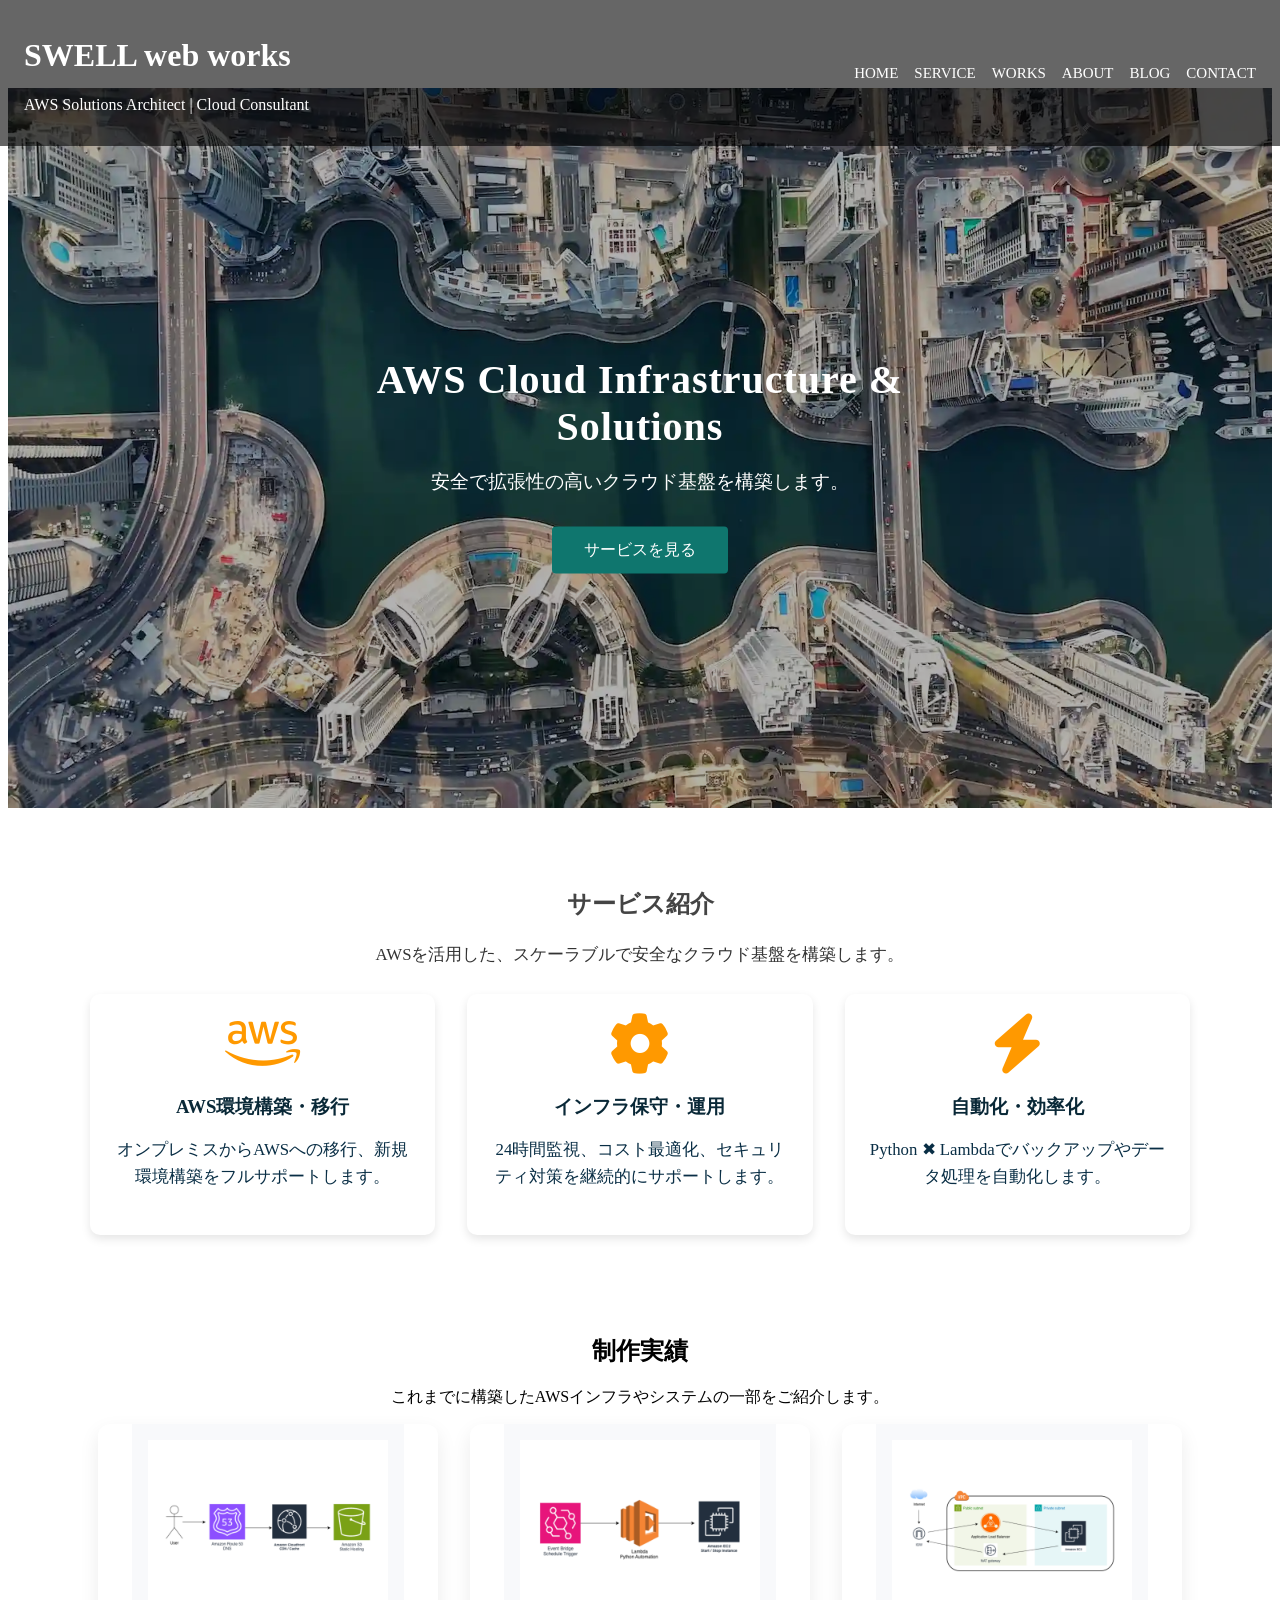
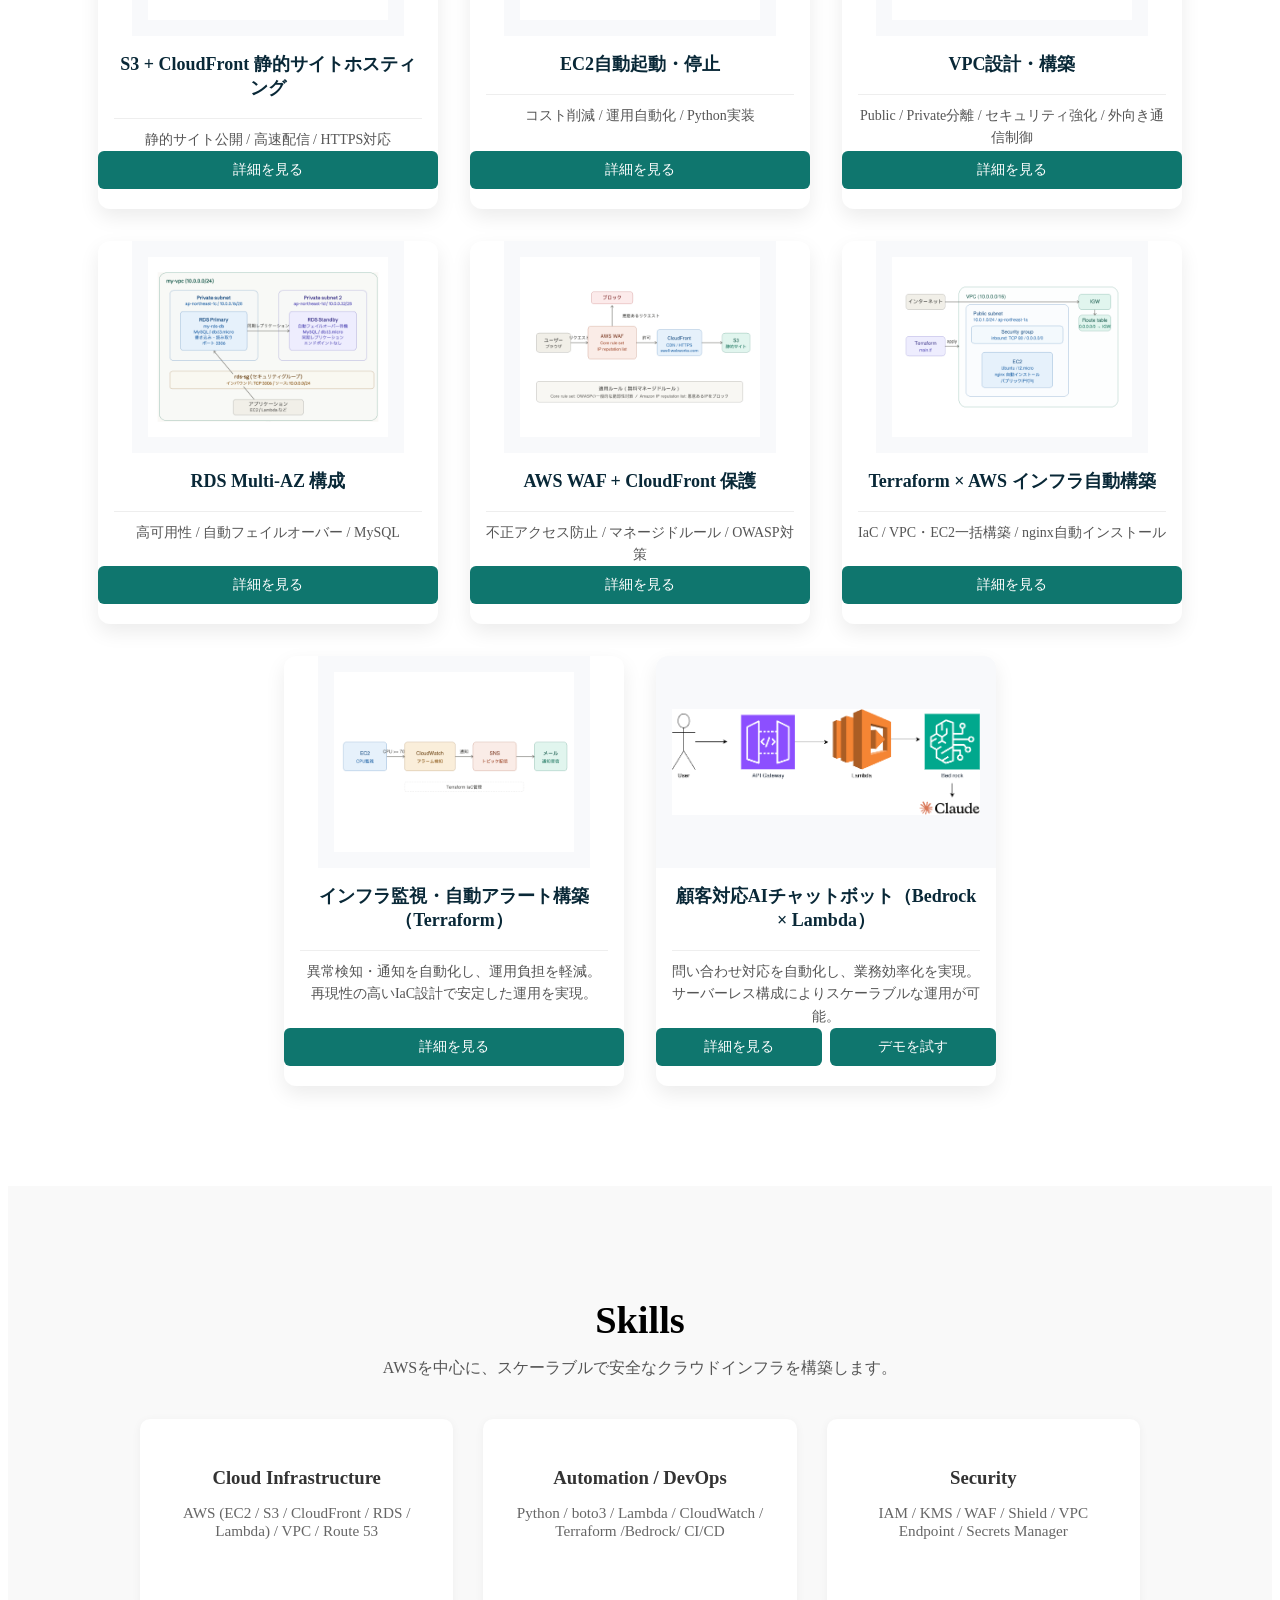
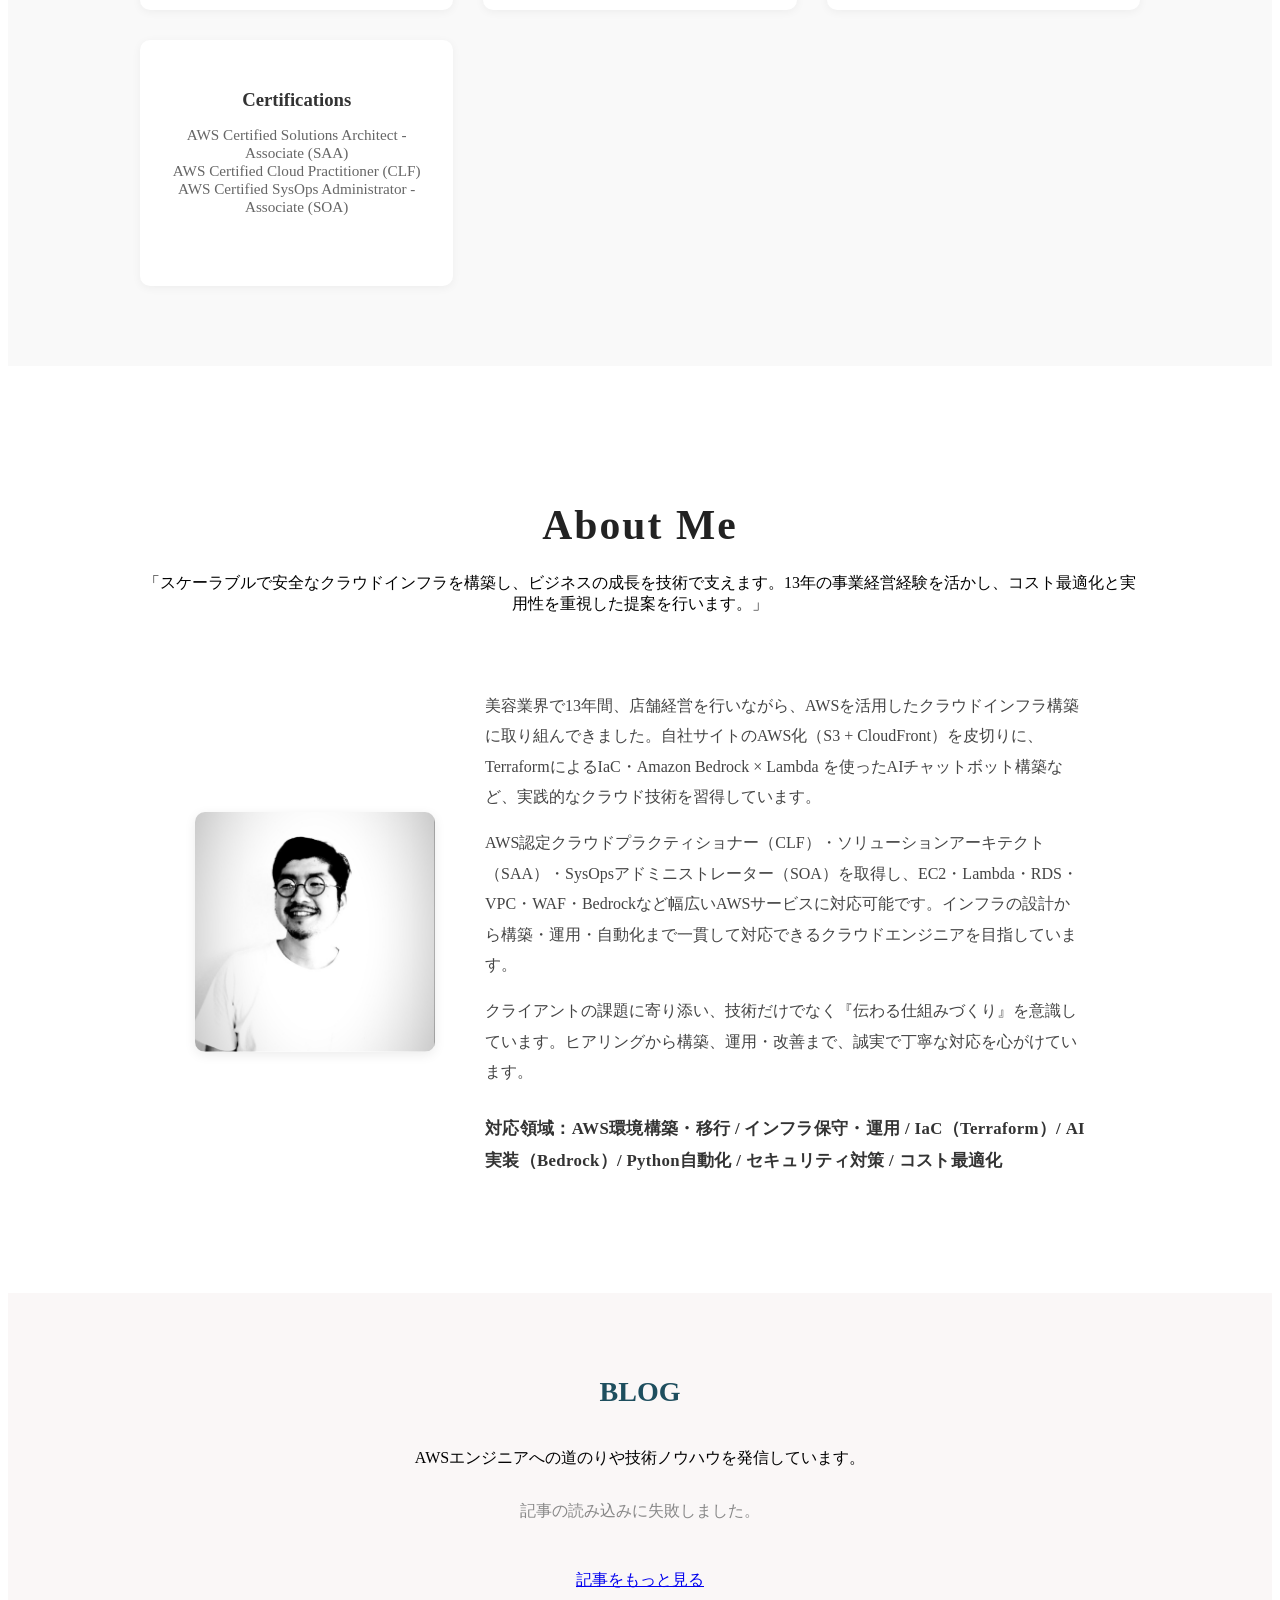
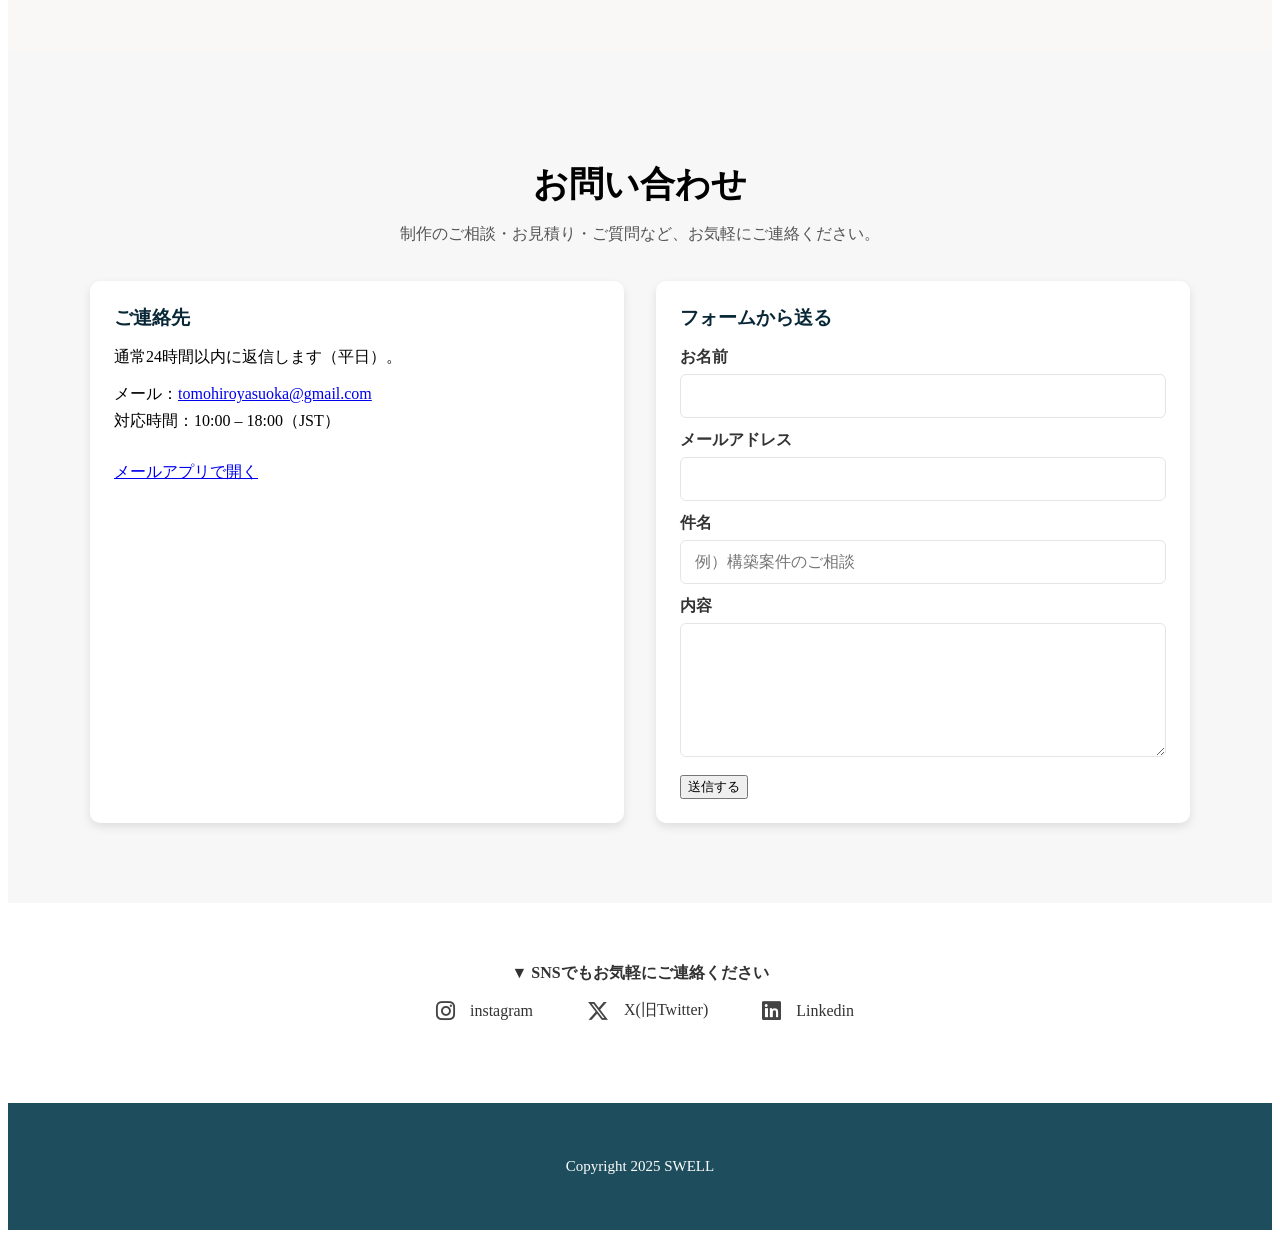
==== commit 11df9bfd: "Add CLF certification to About section Co-Authored-By: Claude Sonnet 5 <noreply@anthropic.com>" ====
--- a/index.html
+++ b/index.html
@@ -208,7 +208,7 @@
 <div class="about-text">
 <p>美容業界で13年間、店舗経営を行いながら、AWSを活用したクラウドインフラ構築に取り組んできました。自社サイトのAWS化（S3 + CloudFront）を皮切りに、TerraformによるIaC・Amazon Bedrock × Lambda を使ったAIチャットボット構築など、実践的なクラウド技術を習得しています。</p>
 
-<p>AWS認定ソリューションアーキテクト（SAA）・SysOpsアドミニストレーター（SOA）を取得し、EC2・Lambda・RDS・VPC・WAF・Bedrockなど幅広いAWSサービスに対応可能です。インフラの設計から構築・運用・自動化まで一貫して対応できるクラウドエンジニアを目指しています。</p>
+<p>AWS認定クラウドプラクティショナー（CLF）・ソリューションアーキテクト（SAA）・SysOpsアドミニストレーター（SOA）を取得し、EC2・Lambda・RDS・VPC・WAF・Bedrockなど幅広いAWSサービスに対応可能です。インフラの設計から構築・運用・自動化まで一貫して対応できるクラウドエンジニアを目指しています。</p>
 
 <p>クライアントの課題に寄り添い、技術だけでなく『伝わる仕組みづくり』を意識しています。ヒアリングから構築、運用・改善まで、誠実で丁寧な対応を心がけています。</p>
 
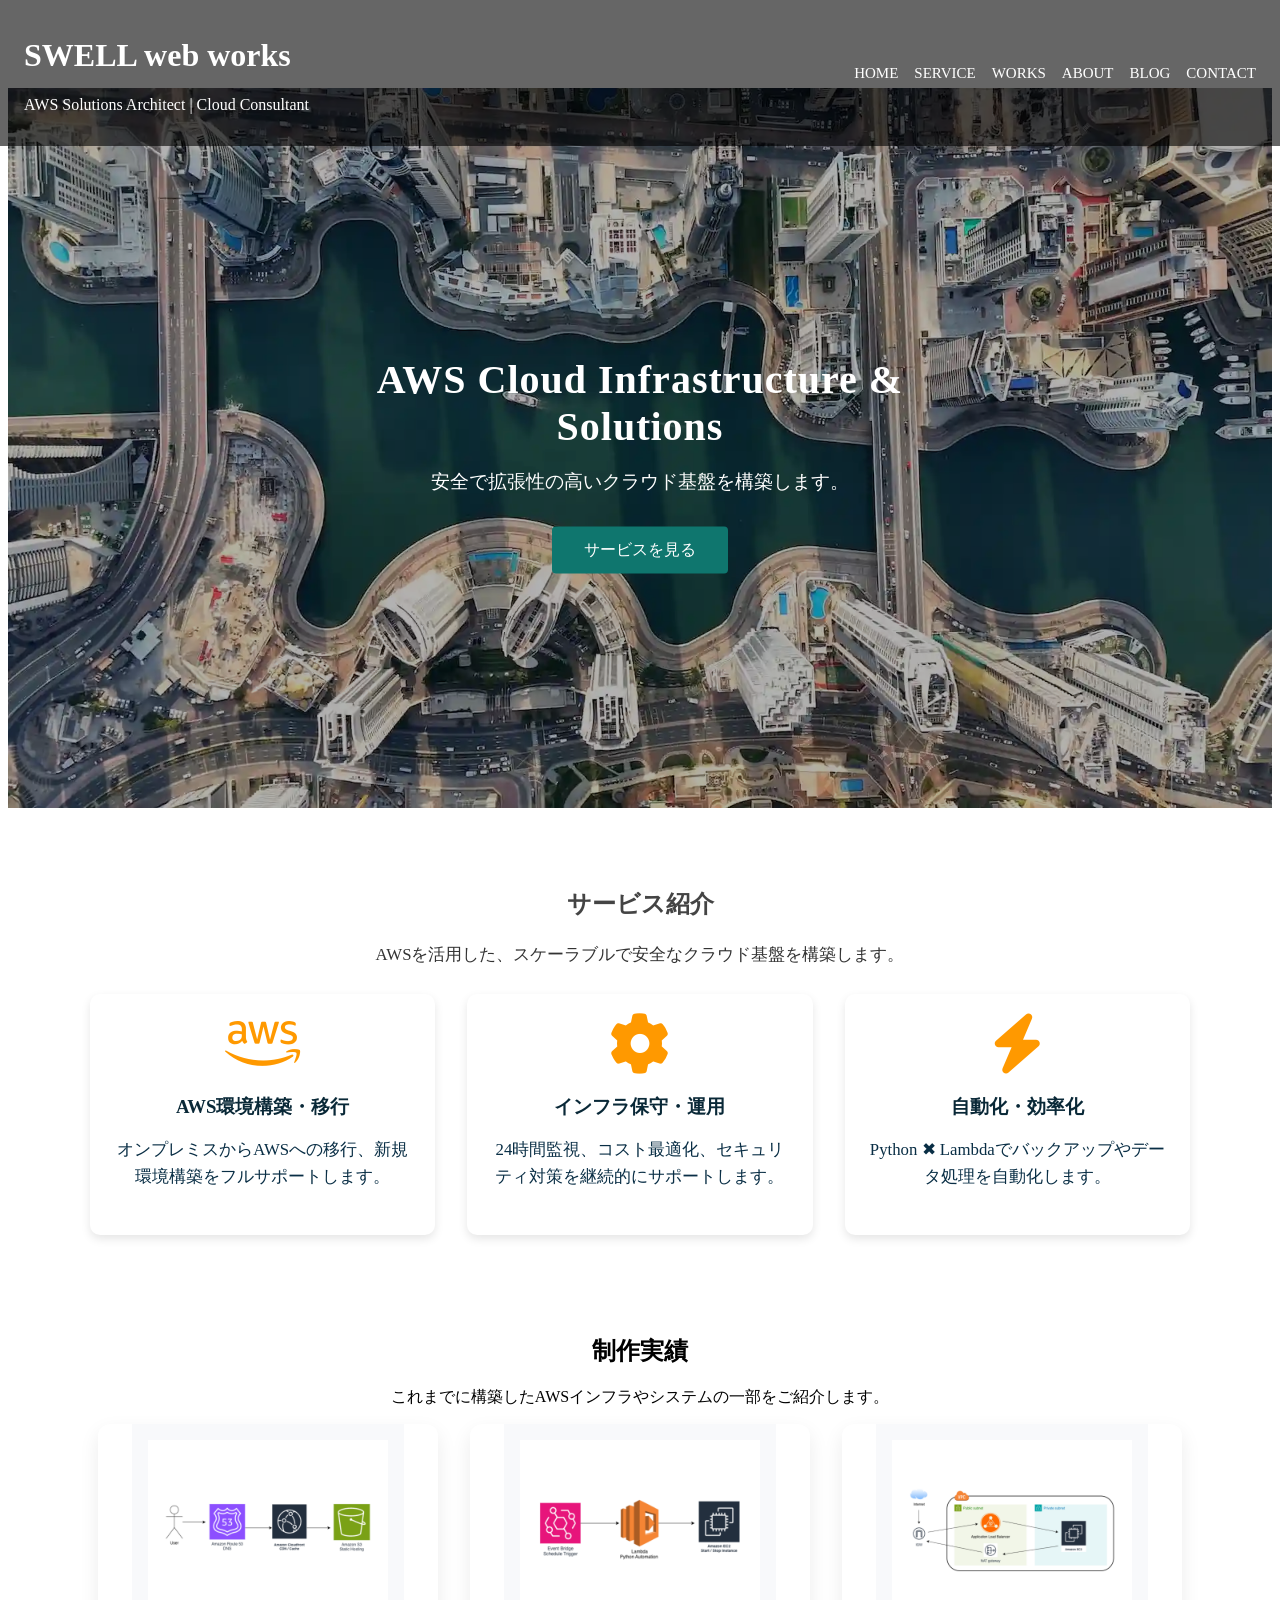
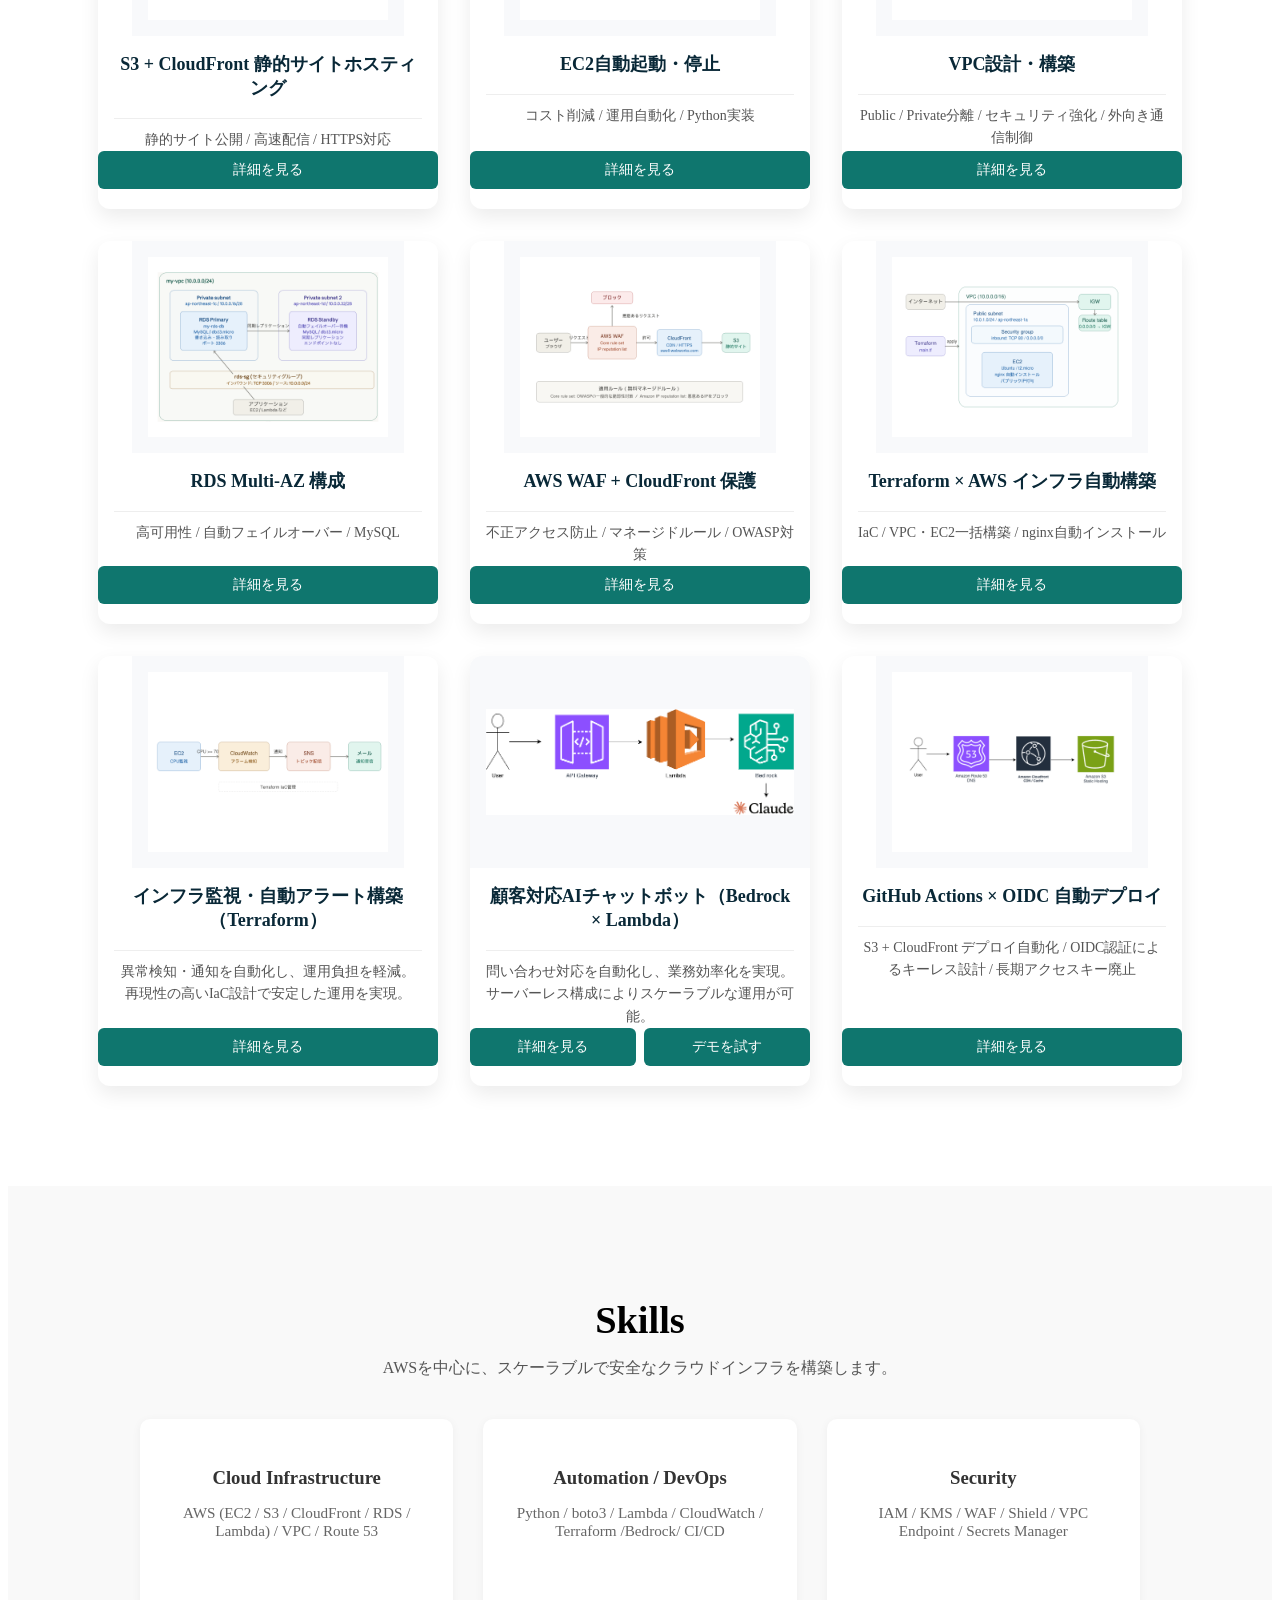
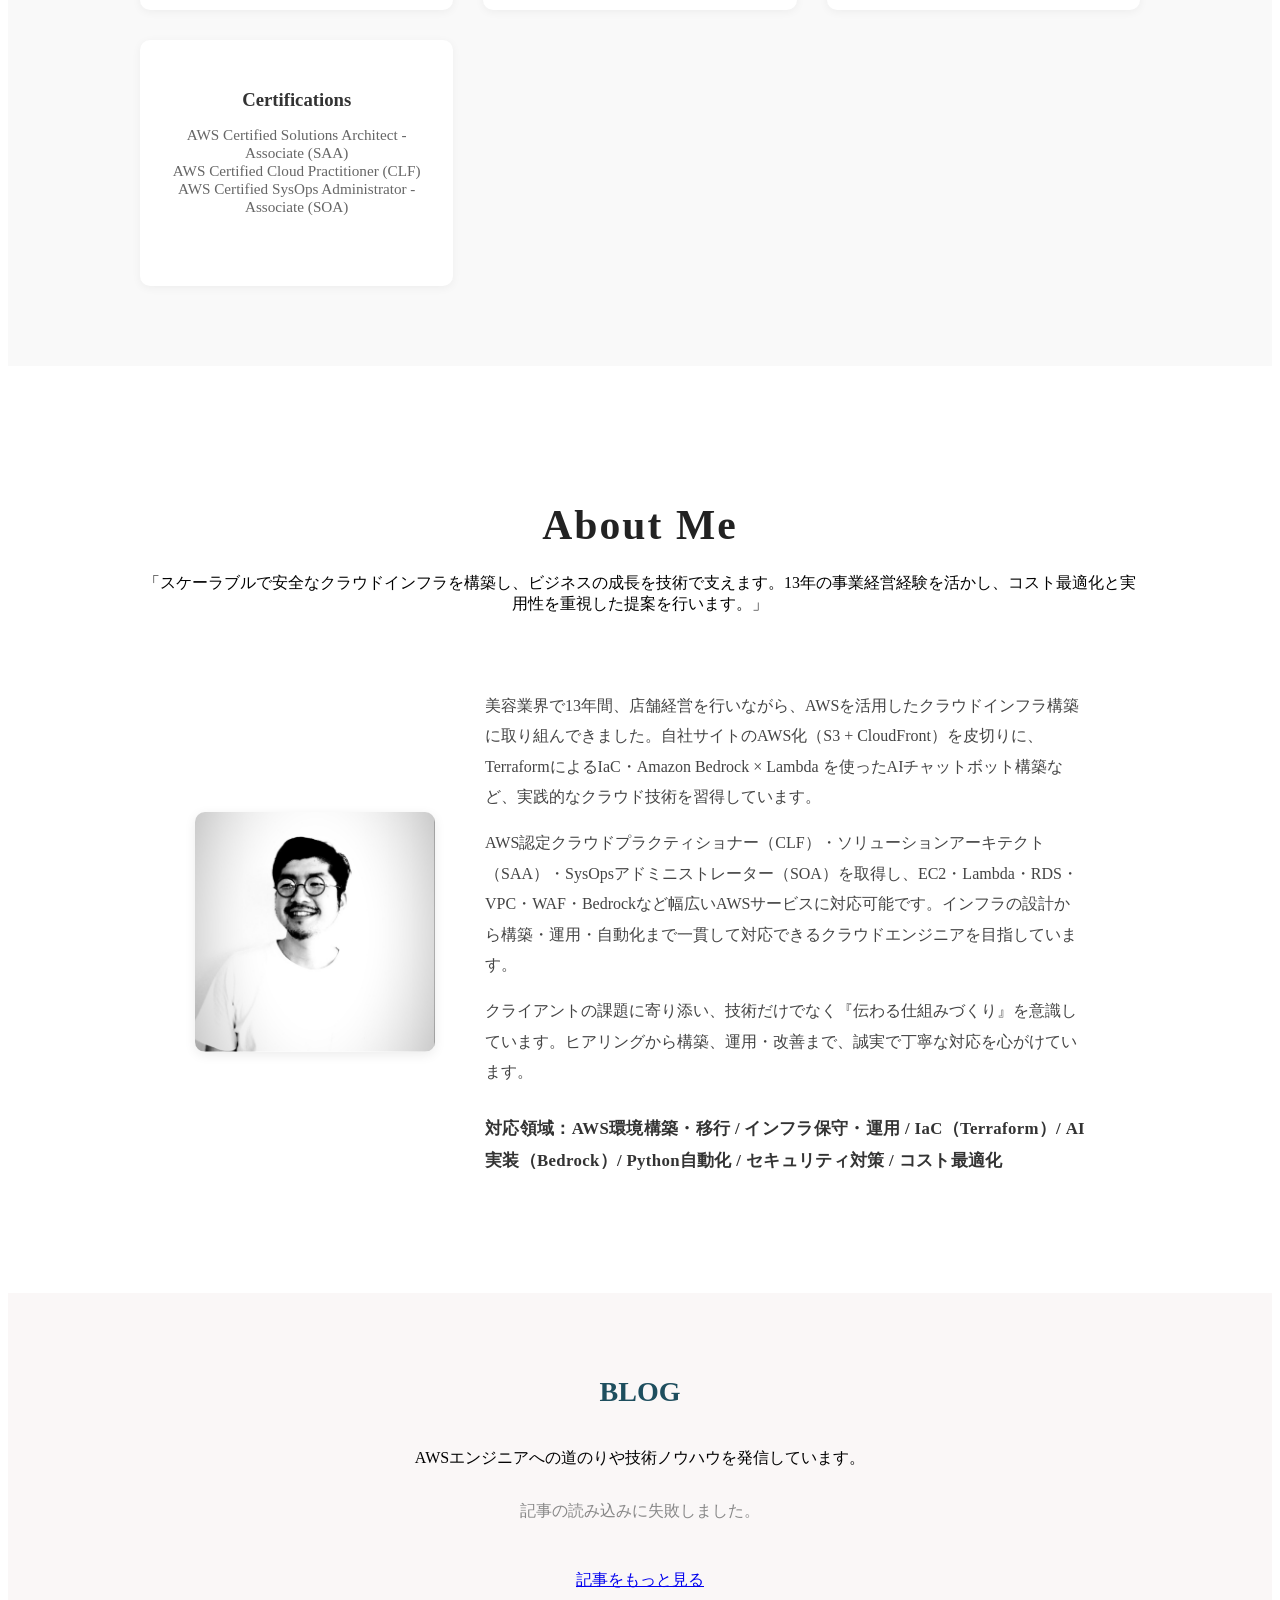
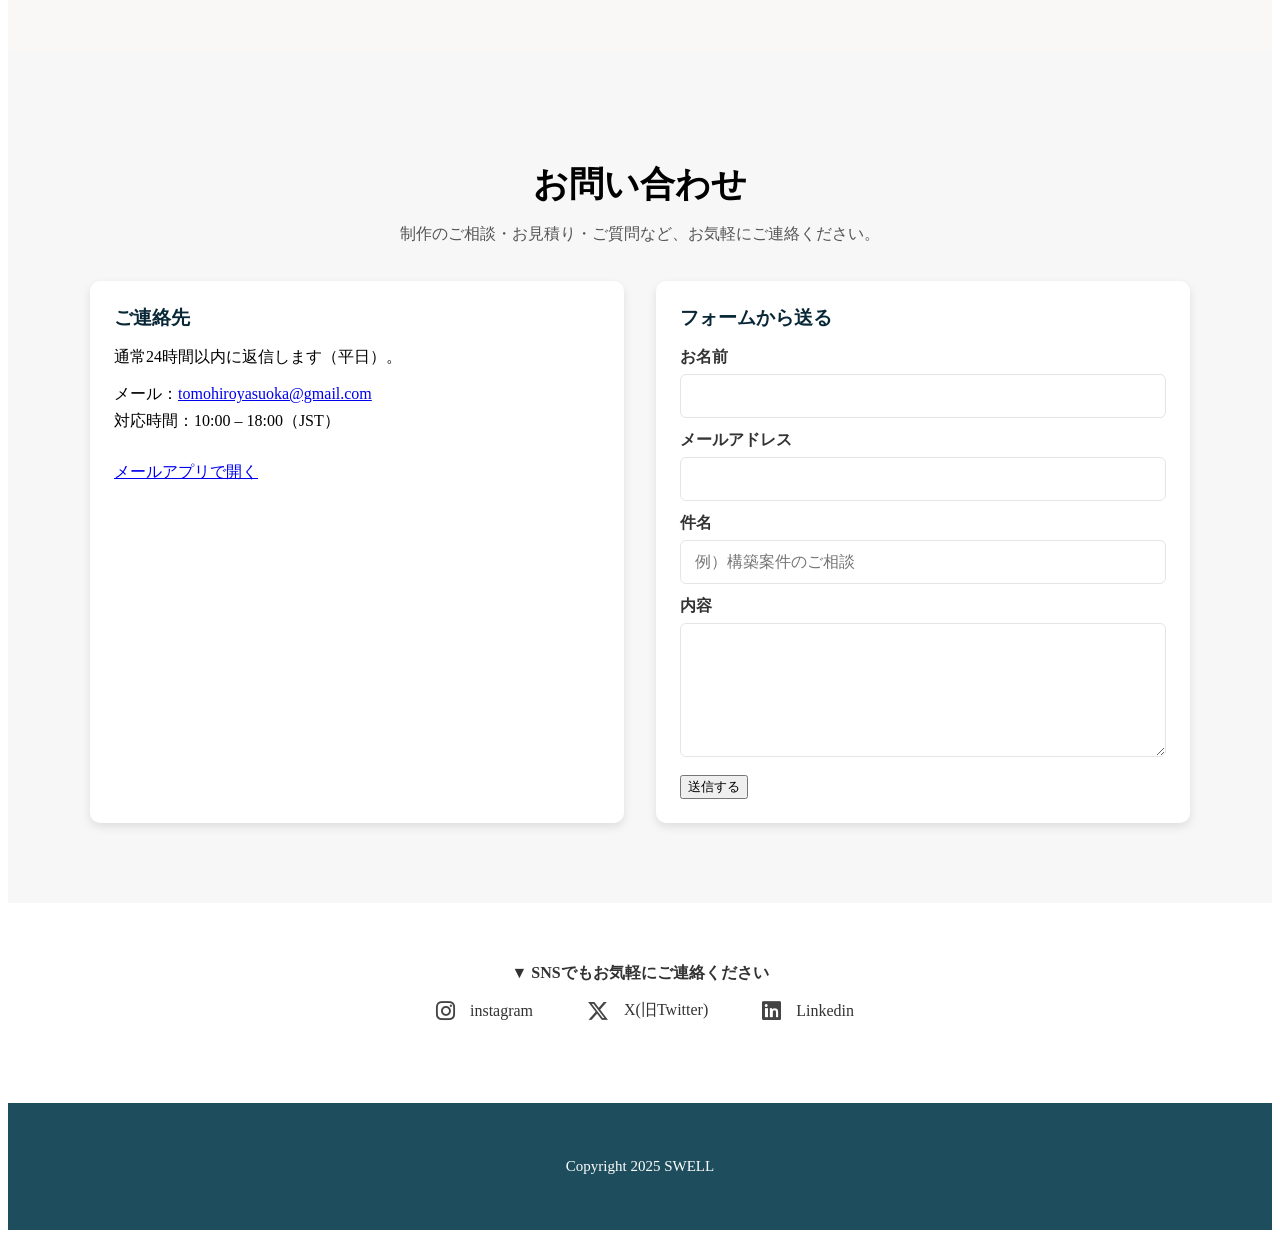
==== commit fbaad77c: "Add GitHub Actions OIDC deploy card and update repo links Adds a WORKS card for the GitHub Actions +" ====
--- a/index.html
+++ b/index.html
@@ -159,6 +159,13 @@
     <a href="chatbot.html" target="_blank" class="btn-demo" style="flex:1; text-align:center;">デモを試す</a>
   </div>
 </div>
+
+<div class="work-item">
+  <img src="img/aws-s3-cloudfront2.png" alt="GitHub Actions デプロイ自動化構成">
+  <h3>GitHub Actions × OIDC 自動デプロイ</h3>
+  <p>S3 + CloudFront デプロイ自動化 / OIDC認証によるキーレス設計 / 長期アクセスキー廃止</p>
+  <a href="https://github.com/yasutomo7974/yasu-portfolio/blob/main/.github/workflows/deploy.yml" target="_blank" class="btn-demo">詳細を見る</a>
+</div>
 </section>
 
 
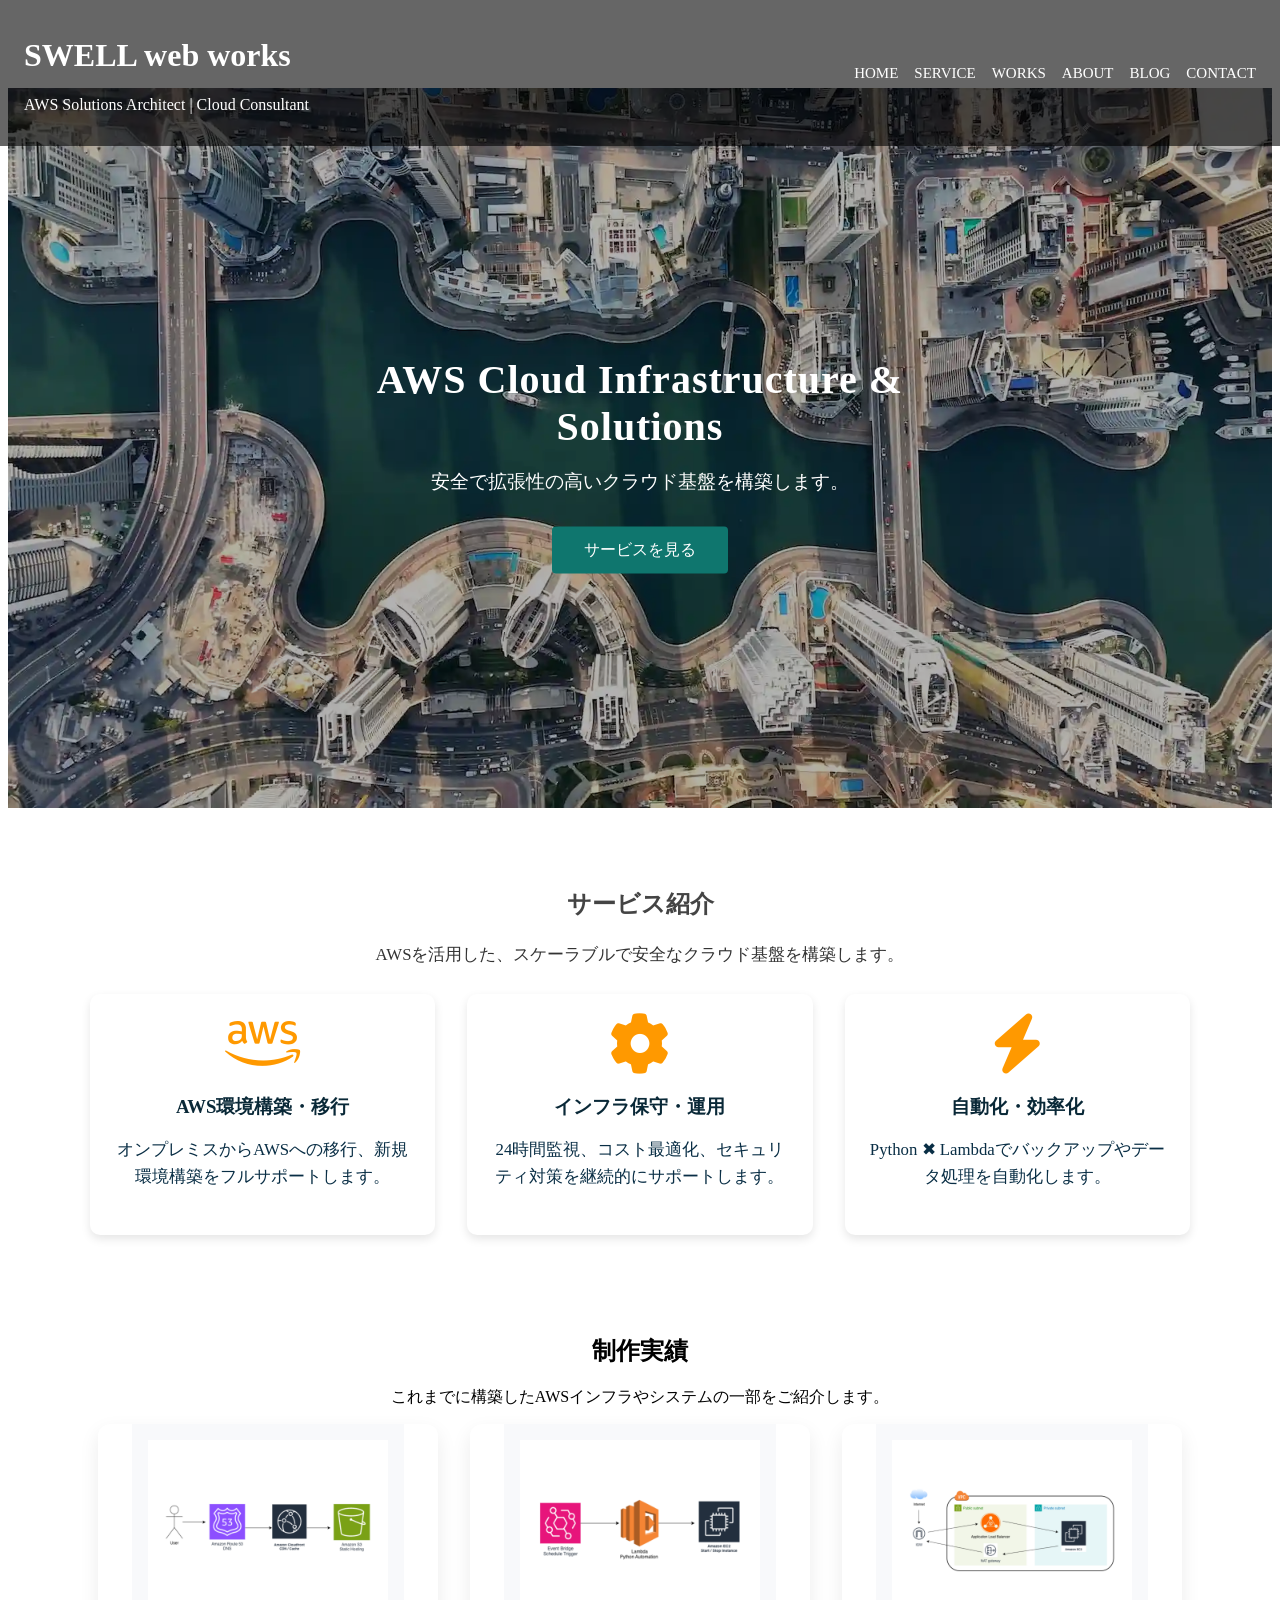
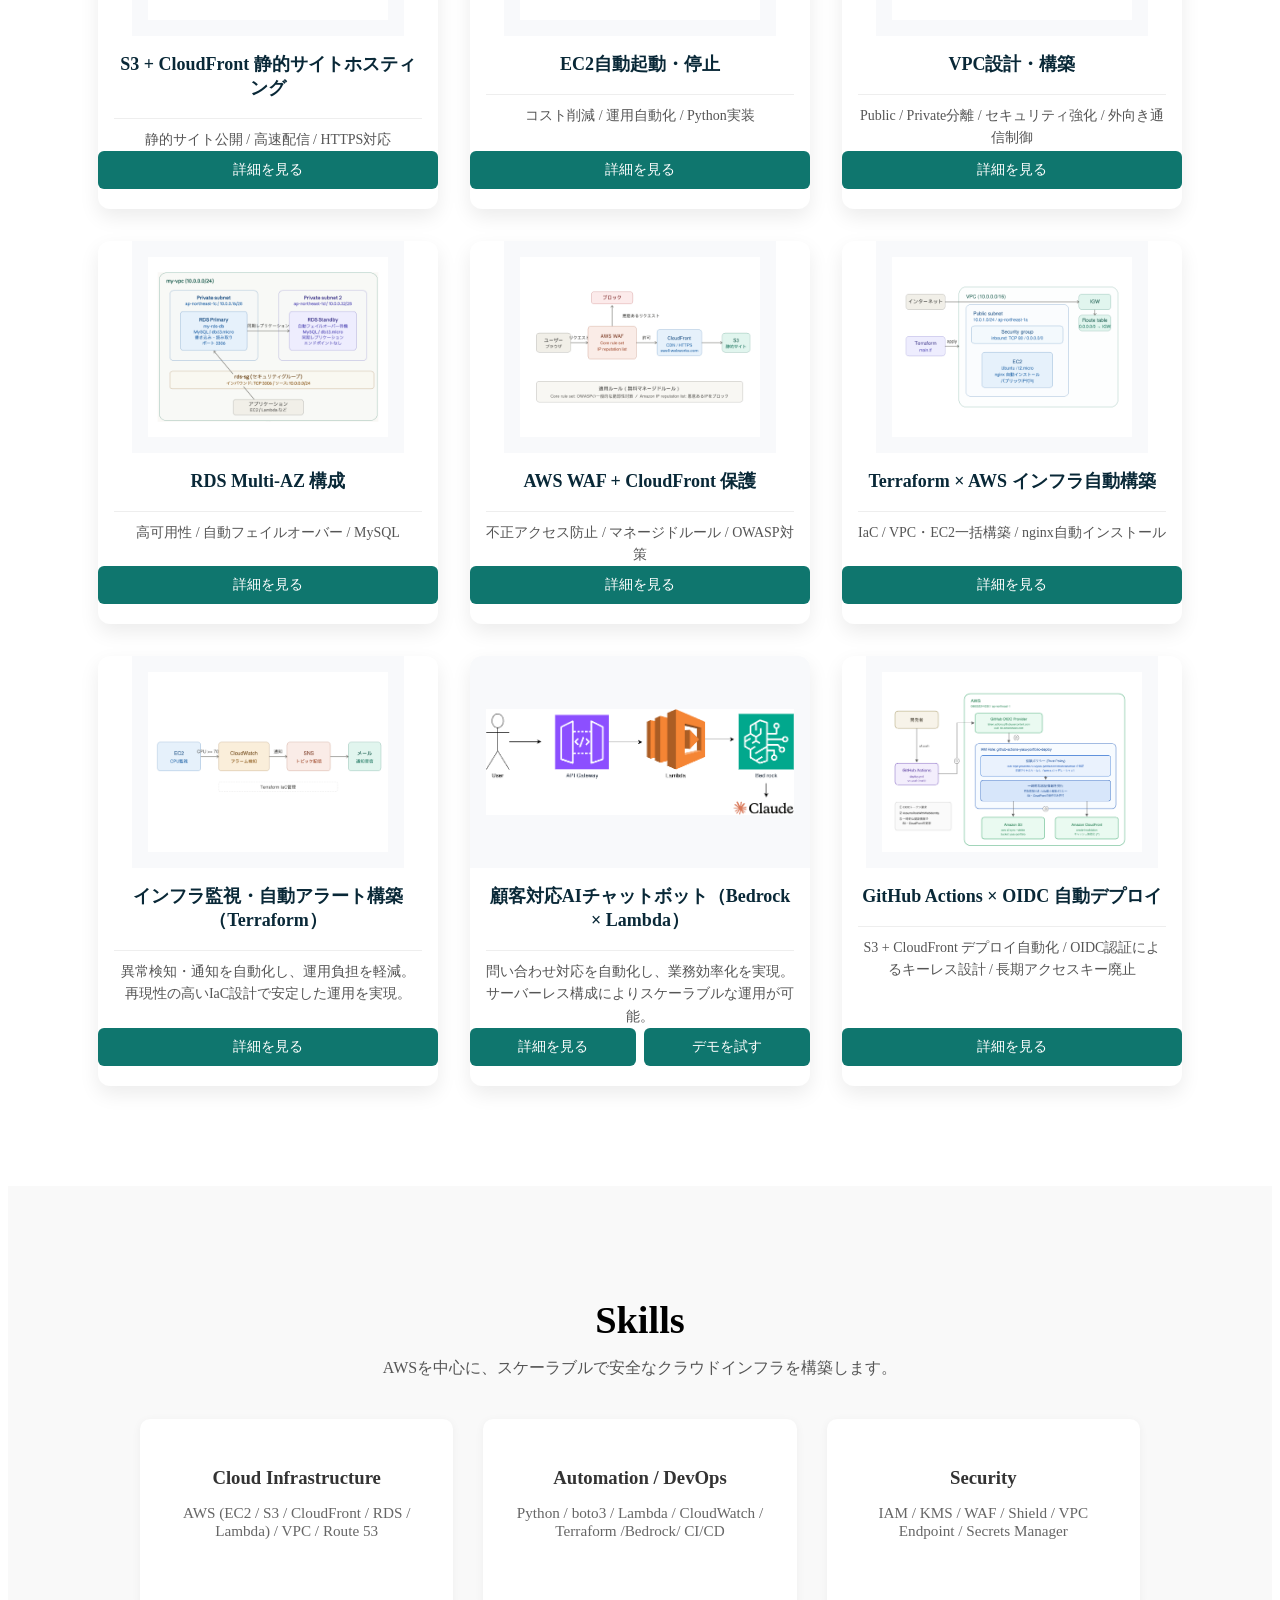
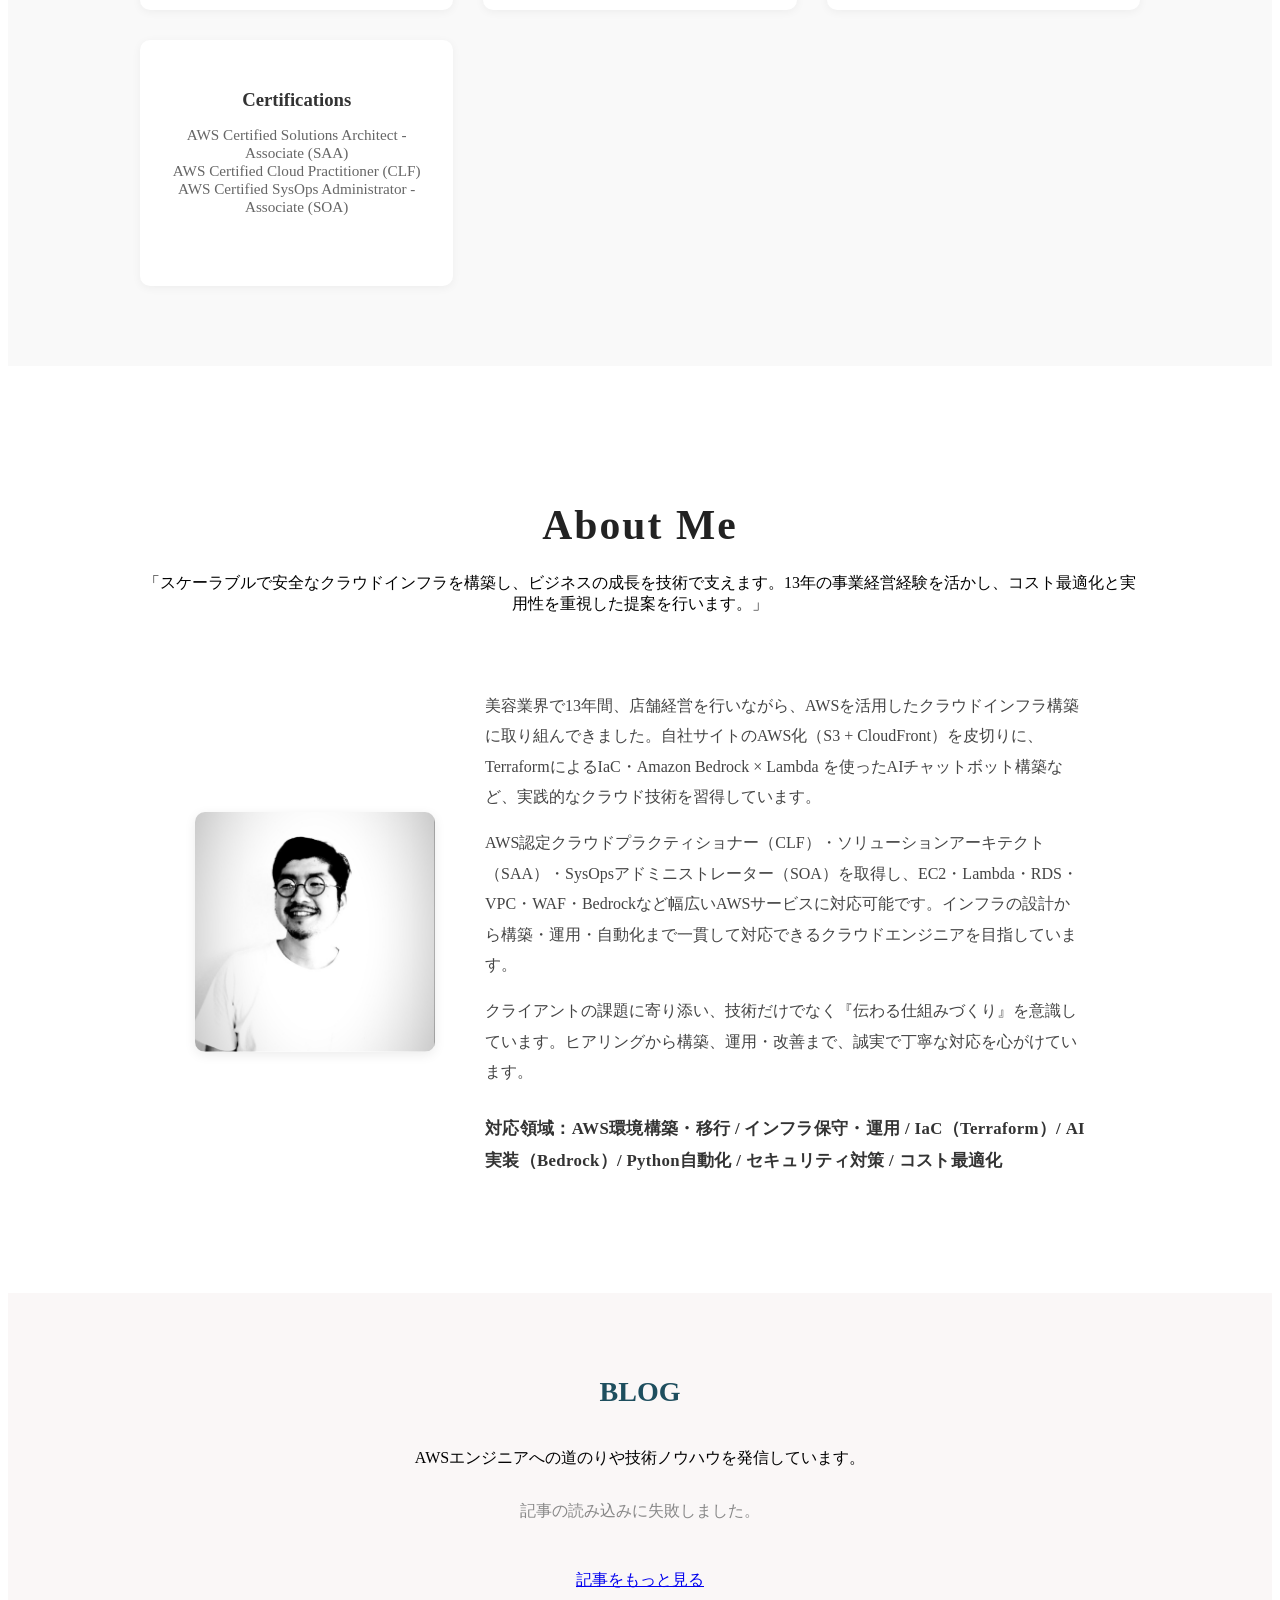
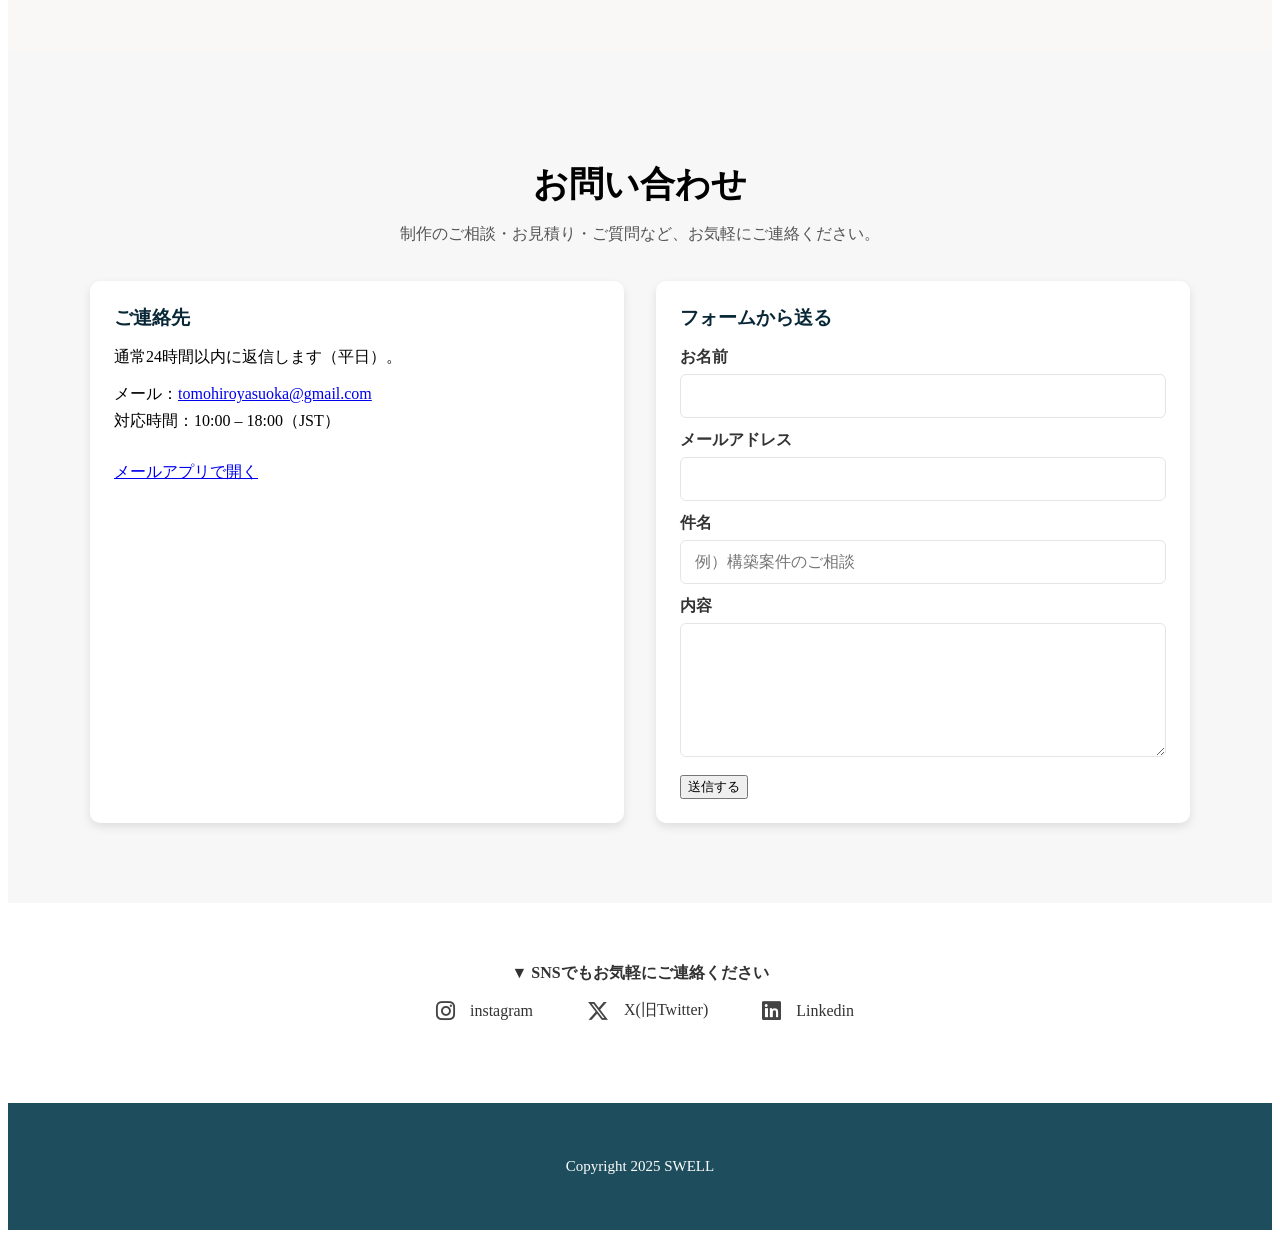
==== commit 133caa99: "Add architecture diagram for GitHub Actions OIDC deploy card Adds a draw.io-style diagram matching t" ====
--- a/index.html
+++ b/index.html
@@ -161,7 +161,7 @@
 </div>
 
 <div class="work-item">
-  <img src="img/aws-s3-cloudfront2.png" alt="GitHub Actions デプロイ自動化構成">
+  <img src="img/aws-github-actions-oidc.png" alt="GitHub Actions × OIDC 自動デプロイ構成図">
   <h3>GitHub Actions × OIDC 自動デプロイ</h3>
   <p>S3 + CloudFront デプロイ自動化 / OIDC認証によるキーレス設計 / 長期アクセスキー廃止</p>
   <a href="https://github.com/yasutomo7974/yasu-portfolio/blob/main/.github/workflows/deploy.yml" target="_blank" class="btn-demo">詳細を見る</a>
